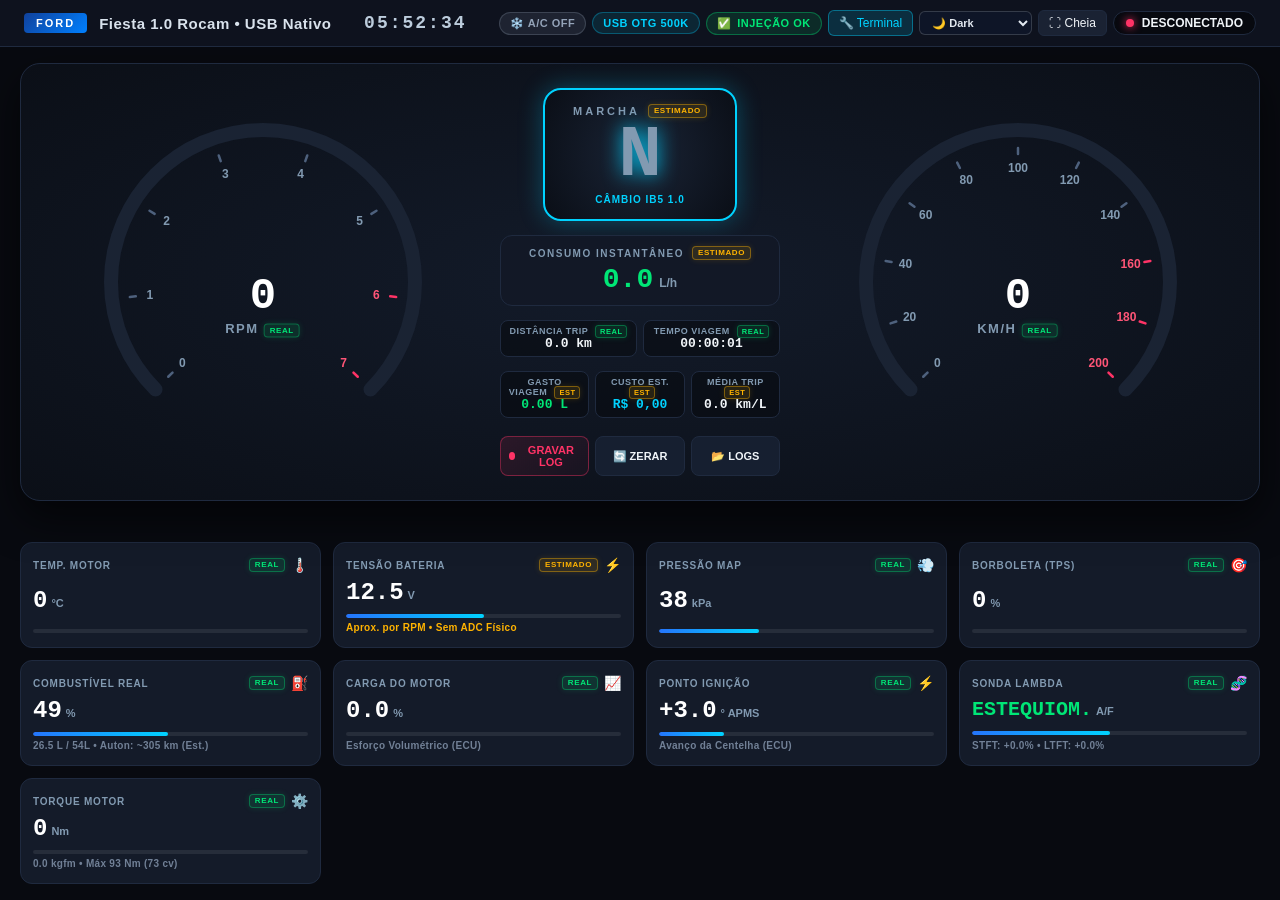
==== Android_App_Fiesta/app/src/main/assets/index.html @ f134fd80 "feat(android): add native Android APK project with usb-serial-for-android and CI builder" ====
<!DOCTYPE html>
<html lang="pt-BR" data-theme="dark">
<head>
  <meta charset="UTF-8">
  <meta name="viewport" content="width=device-width, initial-scale=1.0, maximum-scale=1.0, user-scalable=no">
  <title>Ford Fiesta Zetec Rocam - Cockpit Nativo USB</title>
  <link rel="stylesheet" href="dashboard.css">
  <style>
    html[data-theme="light"] body { background: #f1f5f9; color: #0f172a; }
    html[data-theme="light"] .top-bar, html[data-theme="light"] .sensor-card, html[data-theme="light"] .gear-display-box, html[data-theme="light"] .consumption-hero-box, html[data-theme="light"] .trip-chip {
      background: rgba(255,255,255,0.92); color: #0f172a; border-color: rgba(100,116,139,0.25);
    }
    html[data-theme="campbell"] body { background: #0c0c0c; color: #cccccc; }
    html[data-theme="monokai"] body { background: #272822; color: #f8f8f2; }
    html[data-theme="cyberpunk"] body { background: #05050a; color: #00f0ff; }
    .theme-select-top {
      background: rgba(15, 23, 42, 0.85);
      color: #e2e8f0;
      border: 1px solid rgba(255, 255, 255, 0.16);
      border-radius: 6px;
      padding: 4px 8px;
      font-size: 11px;
      font-weight: 700;
    }
    .terminal-log-box {
      background: #050811;
      border: 1px solid rgba(0, 210, 255, 0.25);
      border-radius: 8px;
      padding: 10px;
      font-family: ui-monospace, SFMono-Regular, Consolas, monospace;
      font-size: 11.5px;
      height: 220px;
      overflow-y: auto;
      color: #cbd5e1;
      margin-bottom: 10px;
    }
    .term-row { margin-bottom: 3px; word-break: break-all; }
    .term-tx { color: #38bdf8; }
    .term-rx { color: #00e676; }
    .term-err { color: #ff3366; }
    .term-info { color: #ffb300; }
  </style>
</head>
<body>

  <!-- Top Bar / Status do Sistema -->
  <header class="top-bar">
    <div class="brand-section">
      <span class="brand-badge">FORD</span>
      <span class="car-title">Fiesta 1.0 Rocam • USB Nativo</span>
    </div>

    <div id="live-clock" class="top-center-clock">--:--:--</div>

    <div class="status-section" style="flex-wrap: wrap; gap: 6px;">
      <div id="ac-badge" class="connection-badge" style="background: rgba(148,163,184,0.12); color: #94a3b8; border-color: rgba(148,163,184,0.25);">❄️ A/C OFF</div>
      <div id="conn-info-badge" class="connection-badge" title="Toque para reconectar USB">USB OTG 500K</div>
      <div id="mil-badge" class="mil-badge mil-ok">
        <span id="mil-icon">✅</span>
        <span id="mil-text">INJEÇÃO OK</span>
      </div>
      <button id="btn-open-terminal" class="btn-fullscreen" style="background: rgba(0,210,255,0.15); border-color: rgba(0,210,255,0.4); color: #00d2ff;">🔧 Terminal</button>
      <select id="theme-switcher" class="theme-select-top" aria-label="Tema Visual">
        <option value="dark">🌙 Dark</option>
        <option value="light">☀️ Light</option>
        <option value="campbell">💻 Campbell</option>
        <option value="monokai">🎨 Monokai</option>
        <option value="cyberpunk">⚡ Cyberpunk</option>
      </select>
      <button id="btn-fullscreen" class="btn-fullscreen">⛶ Cheia</button>
      <div class="status-pill">
        <div id="status-dot" class="status-dot"></div>
        <span id="status-text">BUSCANDO USB...</span>
      </div>
    </div>
  </header>

  <!-- Container do Painel de Instrumentos -->
  <main class="cluster-container">

    <section class="main-cluster">
      <!-- Tacômetro (RPM) -->
      <div class="gauge-box">
        <canvas id="gauge-rpm-canvas" class="gauge-canvas" width="360" height="360"></canvas>
        <div class="gauge-center-text">
          <div id="val-rpm" class="gauge-val">0</div>
          <div class="gauge-unit">RPM <span class="tag-meta tag-real">REAL</span></div>
        </div>
      </div>

      <!-- Centro: Marcha + Consumo + Trip -->
      <div class="center-infocenter">
        <div class="gear-display-box">
          <div class="gear-header-wrap">
            <span class="gear-label">MARCHA</span>
            <span class="tag-meta tag-est">ESTIMADO</span>
          </div>
          <div id="val-gear" class="gear-number">N</div>
          <span class="gear-subtext">CÂMBIO IB5 1.0</span>
        </div>

        <div class="consumption-hero-box">
          <div class="hero-header-wrap">
            <span class="hero-label">Consumo Instantâneo</span>
            <span class="tag-meta tag-est">ESTIMADO</span>
          </div>
          <div class="hero-value-wrap">
            <span id="val-consumption" class="hero-value">--</span>
            <span id="unit-consumption" class="hero-unit">km/L</span>
          </div>
        </div>

        <div class="trip-summary-bar">
          <div class="trip-chip">
            <div class="trip-chip-label">Distância Trip <span class="chip-meta tag-real">REAL</span></div>
            <div id="val-trip-km" class="trip-chip-val">0.0 km</div>
          </div>
          <div class="trip-chip">
            <div class="trip-chip-label">Tempo Viagem <span class="chip-meta tag-real">REAL</span></div>
            <div id="val-trip-time" class="trip-chip-val">00:00:00</div>
          </div>
        </div>

        <div class="trip-summary-sub">
          <div class="trip-chip">
            <div class="trip-chip-label">Gasto Viagem <span class="chip-meta tag-est">EST</span></div>
            <div id="val-trip-fuel" class="trip-chip-val" style="color: #00e676;">0.00 L</div>
          </div>
          <div class="trip-chip">
            <div class="trip-chip-label">Custo Est. <span class="chip-meta tag-est">EST</span></div>
            <div id="val-trip-cost" class="trip-chip-val" style="color: #00d2ff;">R$ 0,00</div>
          </div>
          <div class="trip-chip">
            <div class="trip-chip-label">Média Trip <span class="chip-meta tag-est">EST</span></div>
            <div id="val-trip-avg" class="trip-chip-val">0.0 km/L</div>
          </div>
        </div>

        <div class="trip-actions-bar">
          <button id="btn-toggle-log" class="btn-trip btn-record">
            <span id="log-dot" class="rec-dot"></span>
            <span id="btn-log-text">GRAVAR LOG</span>
          </button>
          <button id="btn-reset-trip" class="btn-trip">🔄 ZERAR</button>
          <button id="btn-open-logs" class="btn-trip">📂 LOGS</button>
        </div>
      </div>

      <!-- Velocímetro (km/h) -->
      <div class="gauge-box">
        <canvas id="gauge-speed-canvas" class="gauge-canvas" width="360" height="360"></canvas>
        <div class="gauge-center-text">
          <div id="val-speed" class="gauge-val">0</div>
          <div class="gauge-unit">KM/H <span class="tag-meta tag-real">REAL</span></div>
        </div>
      </div>
    </section>

    <!-- Grade de 9 Sensores -->
    <section class="sensors-grid">
      <div class="sensor-card">
        <div class="card-top">
          <span class="card-title">Temp. Motor</span>
          <div class="card-tags">
            <span class="tag-meta tag-real">REAL</span>
            <span class="card-icon">🌡️</span>
          </div>
        </div>
        <div class="card-num-box">
          <span id="val-coolant" class="card-num">--</span>
          <span class="card-unit">°C</span>
        </div>
        <div class="progress-bg"><div id="progress-coolant" class="progress-fill"></div></div>
      </div>

      <div class="sensor-card">
        <div class="card-top">
          <span class="card-title">Tensão Bateria</span>
          <div class="card-tags">
            <span class="tag-meta tag-est">ESTIMADO</span>
            <span class="card-icon">⚡</span>
          </div>
        </div>
        <div class="card-num-box">
          <span id="val-battery" class="card-num">--</span>
          <span class="card-unit">V</span>
        </div>
        <div class="progress-bg"><div id="progress-battery" class="progress-fill"></div></div>
        <div class="card-sub" style="color: #ffb300;">Aprox. por RPM • Sem ADC Físico</div>
      </div>

      <div class="sensor-card">
        <div class="card-top">
          <span class="card-title">Pressão MAP</span>
          <div class="card-tags">
            <span class="tag-meta tag-real">REAL</span>
            <span class="card-icon">💨</span>
          </div>
        </div>
        <div class="card-num-box">
          <span id="val-map" class="card-num">--</span>
          <span class="card-unit">kPa</span>
        </div>
        <div class="progress-bg"><div id="progress-map" class="progress-fill"></div></div>
      </div>

      <div class="sensor-card">
        <div class="card-top">
          <span class="card-title">Borboleta (TPS)</span>
          <div class="card-tags">
            <span class="tag-meta tag-real">REAL</span>
            <span class="card-icon">🎯</span>
          </div>
        </div>
        <div class="card-num-box">
          <span id="val-throttle" class="card-num">--</span>
          <span class="card-unit">%</span>
        </div>
        <div class="progress-bg"><div id="progress-throttle" class="progress-fill"></div></div>
      </div>

      <div class="sensor-card">
        <div class="card-top">
          <span class="card-title">Combustível Real</span>
          <div class="card-tags">
            <span class="tag-meta tag-real">REAL</span>
            <span class="card-icon">⛽</span>
          </div>
        </div>
        <div class="card-num-box">
          <span id="val-fuel" class="card-num">--</span>
          <span class="card-unit">%</span>
        </div>
        <div class="progress-bg"><div id="progress-fuel" class="progress-fill"></div></div>
        <div id="val-fuel-sub" class="card-sub">-- L / 54L • Auton: -- km (Est.)</div>
      </div>

      <div class="sensor-card">
        <div class="card-top">
          <span class="card-title">Carga do Motor</span>
          <div class="card-tags">
            <span class="tag-meta tag-real">REAL</span>
            <span class="card-icon">📈</span>
          </div>
        </div>
        <div class="card-num-box">
          <span id="val-load" class="card-num">--</span>
          <span class="card-unit">%</span>
        </div>
        <div class="progress-bg"><div id="progress-load" class="progress-fill"></div></div>
        <div class="card-sub">Esforço Volumétrico (ECU)</div>
      </div>

      <div class="sensor-card">
        <div class="card-top">
          <span class="card-title">Ponto Ignição</span>
          <div class="card-tags">
            <span class="tag-meta tag-real">REAL</span>
            <span class="card-icon">⚡</span>
          </div>
        </div>
        <div class="card-num-box">
          <span id="val-timing" class="card-num">--</span>
          <span class="card-unit">° APMS</span>
        </div>
        <div class="progress-bg"><div id="progress-timing" class="progress-fill"></div></div>
        <div class="card-sub">Avanço da Centelha (ECU)</div>
      </div>

      <div class="sensor-card">
        <div class="card-top">
          <span class="card-title">Sonda Lambda</span>
          <div class="card-tags">
            <span class="tag-meta tag-real">REAL</span>
            <span class="card-icon">🧬</span>
          </div>
        </div>
        <div class="card-num-box">
          <span id="val-trim-status" class="card-num" style="font-size: 20px;">--</span>
          <span class="card-unit">A/F</span>
        </div>
        <div class="progress-bg"><div id="progress-trim" class="progress-fill"></div></div>
        <div id="val-trim-sub" class="card-sub">STFT: --% • LTFT: --%</div>
      </div>

      <div class="sensor-card">
        <div class="card-top">
          <span class="card-title">Torque Motor</span>
          <div class="card-tags">
            <span class="tag-meta tag-real">REAL</span>
            <span class="card-icon">⚙️</span>
          </div>
        </div>
        <div class="card-num-box">
          <span id="val-torque" class="card-num">0</span>
          <span class="card-unit">Nm</span>
        </div>
        <div class="progress-bg"><div id="progress-torque" class="progress-fill" style="width: 0%;"></div></div>
        <div id="val-torque-sub" class="card-sub">Máx Rocam: 93 Nm (73 cv)</div>
      </div>
    </section>

  </main>

  <!-- Modal Resumo da Viagem -->
  <div id="modal-summary" class="modal-overlay">
    <div class="modal-card">
      <div class="modal-header">
        <span class="modal-title">🏁 Resumo da Viagem Concluída</span>
        <button id="btn-close-summary" class="modal-close-btn">&times;</button>
      </div>
      <div class="trip-stats-grid">
        <div class="stat-item">
          <div class="stat-label">Distância Percorrida</div>
          <div id="summary-distance" class="stat-val">0.0 km</div>
        </div>
        <div class="stat-item">
          <div class="stat-label">Combustível Gasto</div>
          <div id="summary-fuel" class="stat-val" style="color: #00e676;">0.00 L</div>
        </div>
        <div class="stat-item">
          <div class="stat-label">Custo Estimado</div>
          <div id="summary-cost" class="stat-val" style="color: #00d2ff;">R$ 0,00</div>
        </div>
        <div class="stat-item">
          <div class="stat-label">Média da Viagem</div>
          <div id="summary-avg-kml" class="stat-val">0.0 km/L</div>
        </div>
        <div class="stat-item">
          <div class="stat-label">Duração da Viagem</div>
          <div id="summary-duration" class="stat-val">00:00:00</div>
        </div>
        <div class="stat-item">
          <div class="stat-label">Velocidade Média / Máx</div>
          <div id="summary-speed" class="stat-val">0 / 0 km/h</div>
        </div>
      </div>
      <div class="modal-actions">
        <button id="btn-download-current-log" class="btn-modal btn-modal-primary">📤 Salvar / Compartilhar CSV</button>
        <button id="btn-dismiss-summary" class="btn-modal btn-modal-secondary">Fechar</button>
      </div>
    </div>
  </div>

  <!-- Modal Lista de Logs -->
  <div id="modal-logs-list" class="modal-overlay">
    <div class="modal-card">
      <div class="modal-header">
        <span class="modal-title">📂 Viagens Gravadas no Celular</span>
        <button id="btn-close-logs-list" class="modal-close-btn">&times;</button>
      </div>
      <div id="logs-container" style="max-height: 280px; overflow-y: auto; margin-bottom: 16px;"></div>
      <div class="modal-actions">
        <button id="btn-dismiss-logs-list" class="btn-modal btn-modal-secondary">Fechar</button>
      </div>
    </div>
  </div>

  <!-- Modal Terminal SLCAN & Diagnóstico -->
  <div id="modal-terminal" class="modal-overlay">
    <div class="modal-card" style="max-width: 620px; width: 95%;">
      <div class="modal-header">
        <span class="modal-title">🔧 Terminal SLCAN & Diagnóstico USB (CANable V2.1)</span>
        <button id="btn-close-terminal" class="modal-close-btn">&times;</button>
      </div>
      <div style="display: flex; flex-wrap: wrap; gap: 6px; margin-bottom: 10px;">
        <button id="btn-term-connect" class="btn-modal btn-modal-primary" style="padding: 6px 10px; font-size: 12px;">🔌 Reconectar USB</button>
        <button id="btn-term-ver" class="btn-modal btn-modal-secondary" style="padding: 6px 10px; font-size: 12px;">Versão ('V')</button>
        <button id="btn-term-init500" class="btn-modal btn-modal-secondary" style="padding: 6px 10px; font-size: 12px;">Abrir 500k (S6 + O)</button>
        <button id="btn-term-dtc" class="btn-modal btn-modal-secondary" style="padding: 6px 10px; font-size: 12px;">Ler DTCs (Modo 03)</button>
        <button id="btn-term-clear" class="btn-modal btn-modal-secondary" style="padding: 6px 10px; font-size: 12px;">Limpar</button>
      </div>
      <div id="terminal-log" class="terminal-log-box"></div>
      <div style="display: flex; gap: 6px;">
        <input id="term-custom-input" type="text" placeholder="Comando SLCAN (ex: t7E0802010C00000000)" style="flex: 1; background: #0f172a; border: 1px solid rgba(255,255,255,0.2); border-radius: 6px; color: #fff; padding: 8px 10px; font-family: monospace; font-size: 12px;">
        <button id="btn-term-send" class="btn-modal btn-modal-primary" style="padding: 8px 14px;">Enviar</button>
      </div>
    </div>
  </div>

  <script src="gauge.js"></script>
  <script src="app_mobile.js"></script>
</body>
</html>
---- Android_App_Fiesta/app/src/main/assets/dashboard.css ----
:root {
  --bg-primary: #080a10;
  --bg-surface: #0f1420;
  --bg-card: #141b29;
  --accent-cyan: #00d2ff;
  --accent-blue: #2575fc;
  --accent-red: #ff3366;
  --accent-orange: #ff9900;
  --accent-green: #00e676;
  --text-main: #f0f4f8;
  --text-muted: #829ab1;
  --border-color: #1f2a3f;
}

* {
  margin: 0;
  padding: 0;
  box-sizing: border-box;
}

body {
  font-family: 'Segoe UI', -apple-system, BlinkMacSystemFont, Roboto, sans-serif;
  background-color: var(--bg-primary);
  color: var(--text-main);
  min-height: 100vh;
  display: flex;
  flex-direction: column;
  overflow-x: hidden;
  user-select: none;
}

/* Header & Status Bar */
.top-bar {
  display: flex;
  justify-content: space-between;
  align-items: center;
  padding: 10px 24px;
  background-color: rgba(15, 20, 32, 0.95);
  backdrop-filter: blur(10px);
  border-bottom: 1px solid var(--border-color);
  z-index: 100;
}

.brand-section {
  display: flex;
  align-items: center;
  gap: 12px;
}

.brand-badge {
  background: linear-gradient(135deg, #10419c, #0080ff);
  color: #fff;
  font-weight: 900;
  font-size: 11px;
  letter-spacing: 2px;
  padding: 4px 12px;
  border-radius: 4px;
  text-transform: uppercase;
}

.car-title {
  font-size: 15px;
  font-weight: 600;
  letter-spacing: 0.5px;
  color: #d9e2ec;
}

.top-center-clock {
  font-family: 'Courier New', Courier, monospace;
  font-size: 18px;
  font-weight: 700;
  color: #bcccdc;
  letter-spacing: 2px;
}

.status-section {
  display: flex;
  align-items: center;
  gap: 12px;
}

.mil-badge {
  display: flex;
  align-items: center;
  gap: 6px;
  font-size: 11px;
  font-weight: 700;
  padding: 4px 10px;
  border-radius: 12px;
  text-transform: uppercase;
  letter-spacing: 0.5px;
  transition: all 0.3s ease;
}

.mil-ok {
  color: #00e676;
  background-color: rgba(0, 230, 118, 0.12);
  border: 1px solid rgba(0, 230, 118, 0.35);
}

.ac-badge {
  display: flex;
  align-items: center;
  gap: 6px;
  font-size: 11px;
  font-weight: 700;
  padding: 4px 10px;
  border-radius: 12px;
  text-transform: uppercase;
  letter-spacing: 0.5px;
  transition: all 0.3s ease;
}

.ac-on {
  color: #00d2ff;
  background-color: rgba(0, 210, 255, 0.15);
  border: 1px solid rgba(0, 210, 255, 0.45);
  box-shadow: 0 0 10px rgba(0, 210, 255, 0.25);
  animation: pulse-ac 2s infinite ease-in-out;
}

.ac-off {
  color: #627d98;
  background-color: rgba(98, 125, 152, 0.12);
  border: 1px solid rgba(98, 125, 152, 0.25);
}

@keyframes pulse-ac {
  0%, 100% { opacity: 1; }
  50% { opacity: 0.75; }
}

.mil-alert {
  color: #ff9900;
  background-color: rgba(255, 153, 0, 0.2);
  border: 1px solid rgba(255, 153, 0, 0.6);
  animation: pulse-mil 1.5s infinite;
}

@keyframes pulse-mil {
  0% { box-shadow: 0 0 4px rgba(255, 153, 0, 0.4); }
  50% { box-shadow: 0 0 14px rgba(255, 153, 0, 0.9); }
  100% { box-shadow: 0 0 4px rgba(255, 153, 0, 0.4); }
}

.connection-badge {
  font-size: 11px;
  font-weight: 600;
  color: var(--accent-cyan);
  background-color: rgba(0, 210, 255, 0.1);
  border: 1px solid rgba(0, 210, 255, 0.3);
  padding: 4px 10px;
  border-radius: 12px;
  text-transform: uppercase;
  letter-spacing: 0.5px;
}

.btn-fullscreen {
  background-color: #1a2233;
  color: var(--text-main);
  border: 1px solid var(--border-color);
  padding: 5px 10px;
  border-radius: 6px;
  font-size: 12px;
  cursor: pointer;
  transition: all 0.2s ease;
}

.btn-fullscreen:hover {
  background-color: var(--accent-blue);
  color: #fff;
}

.status-pill {
  display: flex;
  align-items: center;
  gap: 8px;
  font-size: 12px;
  font-weight: 600;
  padding: 4px 12px;
  border-radius: 20px;
  background-color: rgba(0, 0, 0, 0.5);
  border: 1px solid var(--border-color);
}

.status-dot {
  width: 8px;
  height: 8px;
  border-radius: 50%;
  background-color: #ff3366;
  box-shadow: 0 0 8px #ff3366;
  transition: all 0.3s ease;
}

.status-dot.online {
  background-color: var(--accent-green);
  box-shadow: 0 0 10px var(--accent-green);
}

.status-dot.waiting {
  background-color: #ffb300;
  box-shadow: 0 0 10px #ffb300;
}

.status-dot.demo {
  background-color: #00d2ff;
  box-shadow: 0 0 10px #00d2ff;
}

.status-dot.offline {
  background-color: #ff3366;
  box-shadow: 0 0 8px #ff3366;
}

.stale-indicator {
  opacity: 0.45 !important;
  transition: opacity 0.3s ease;
}

/* Container do Painel */
.cluster-container {
  flex: 1;
  max-width: 1400px;
  width: 100%;
  margin: 0 auto;
  padding: 16px 20px;
  display: flex;
  flex-direction: column;
  gap: 16px;
  justify-content: space-between;
}

/* Cockpit Principal (Instrument Cluster) */
.main-cluster {
  display: grid;
  grid-template-columns: 1fr 280px 1fr;
  align-items: center;
  gap: 20px;
  background: radial-gradient(ellipse at center, #131b2a 0%, #0b0f17 100%);
  border: 1px solid var(--border-color);
  border-radius: 20px;
  padding: 24px;
  box-shadow: 0 16px 40px rgba(0, 0, 0, 0.6);
  position: relative;
}

.gauge-box {
  display: flex;
  flex-direction: column;
  align-items: center;
  justify-content: center;
  position: relative;
}

.gauge-canvas {
  width: 100%;
  max-width: 360px;
  height: auto;
  aspect-ratio: 1 / 1;
}

.gauge-center-text {
  position: absolute;
  top: 56%;
  left: 50%;
  transform: translate(-50%, -50%);
  text-align: center;
  pointer-events: none;
}

.gauge-val {
  font-family: 'Courier New', Courier, monospace, sans-serif;
  font-size: 44px;
  font-weight: 800;
  color: #fff;
  letter-spacing: -1px;
}

.gauge-unit {
  font-size: 13px;
  font-weight: 700;
  color: var(--text-muted);
  text-transform: uppercase;
  letter-spacing: 1.5px;
}

/* Centro do Painel: Marcha + Computador de Bordo */
.center-infocenter {
  display: flex;
  flex-direction: column;
  align-items: center;
  gap: 14px;
  z-index: 10;
}

/* Display da Marcha Estilo Motorsport */
.gear-display-box {
  display: flex;
  flex-direction: column;
  align-items: center;
  justify-content: center;
  padding: 14px 28px;
  background: radial-gradient(circle, #1a2436 0%, #0a0e16 100%);
  border: 2px solid var(--accent-cyan);
  border-radius: 18px;
  box-shadow: 0 0 25px rgba(0, 210, 255, 0.3);
  min-width: 130px;
}

.gear-label {
  font-size: 11px;
  font-weight: 800;
  letter-spacing: 3px;
  color: var(--text-muted);
  text-transform: uppercase;
}

.gear-number {
  font-family: 'Courier New', Courier, monospace;
  font-size: 72px;
  font-weight: 900;
  color: #ffffff;
  text-shadow: 0 0 20px rgba(0, 210, 255, 0.9);
  line-height: 1;
  margin: 2px 0;
}

.gear-subtext {
  font-size: 10px;
  font-weight: 700;
  color: var(--accent-cyan);
  letter-spacing: 1px;
}

/* Card Central de Consumo Instantâneo */
.consumption-hero-box {
  background-color: rgba(18, 24, 38, 0.85);
  border: 1px solid var(--border-color);
  border-radius: 12px;
  padding: 10px 16px;
  width: 100%;
  display: flex;
  flex-direction: column;
  align-items: center;
  gap: 4px;
}

.hero-label {
  font-size: 10px;
  font-weight: 700;
  letter-spacing: 1.5px;
  color: var(--text-muted);
  text-transform: uppercase;
}

.hero-value-wrap {
  display: flex;
  align-items: baseline;
  gap: 6px;
}

.hero-value {
  font-family: 'Courier New', Courier, monospace;
  font-size: 28px;
  font-weight: 800;
  color: #00e676;
}

.hero-unit {
  font-size: 12px;
  font-weight: 700;
  color: var(--text-muted);
}

/* Trip Computer Bar */
.trip-summary-bar {
  display: grid;
  grid-template-columns: repeat(2, 1fr);
  gap: 6px;
  width: 100%;
}

.trip-summary-sub {
  display: grid;
  grid-template-columns: repeat(3, 1fr);
  gap: 6px;
  width: 100%;
}

.trip-chip {
  background-color: rgba(0, 0, 0, 0.35);
  border: 1px solid var(--border-color);
  border-radius: 8px;
  padding: 5px 6px;
  text-align: center;
}

.trip-chip-label {
  font-size: 9px;
  color: var(--text-muted);
  font-weight: 700;
  text-transform: uppercase;
  letter-spacing: 0.5px;
}

.trip-chip-val {
  font-family: 'Courier New', Courier, monospace;
  font-size: 13px;
  font-weight: 700;
  color: #f0f4f8;
}

/* Barra de Ações de Viagem & Gravação de Log */
.trip-actions-bar {
  display: flex;
  gap: 6px;
  width: 100%;
  margin-top: 4px;
}

.btn-trip {
  flex: 1;
  display: flex;
  align-items: center;
  justify-content: center;
  gap: 6px;
  padding: 7px 8px;
  border-radius: 8px;
  font-size: 11px;
  font-weight: 700;
  cursor: pointer;
  border: 1px solid var(--border-color);
  background-color: #161f30;
  color: var(--text-main);
  transition: all 0.2s ease;
  user-select: none;
}

.btn-trip:hover {
  background-color: #1f2a3f;
  border-color: var(--accent-cyan);
}

.btn-record {
  background: linear-gradient(135deg, rgba(255, 51, 102, 0.12), rgba(255, 51, 102, 0.04));
  border-color: rgba(255, 51, 102, 0.4);
  color: #ff3366;
}

.btn-record.recording {
  background: linear-gradient(135deg, #ff3366, #ff0033);
  color: #ffffff;
  border-color: #ff3366;
  animation: recPulse 1.2s infinite alternate;
}

.rec-dot {
  width: 8px;
  height: 8px;
  border-radius: 50%;
  background-color: #ff3366;
  display: inline-block;
}

.btn-record.recording .rec-dot {
  background-color: #ffffff;
  box-shadow: 0 0 8px #ffffff;
}

@keyframes recPulse {
  0% { box-shadow: 0 0 4px rgba(255, 51, 102, 0.5); }
  100% { box-shadow: 0 0 16px rgba(255, 51, 102, 0.9); }
}

/* Modais de Resumo e Logs */
.modal-overlay {
  position: fixed;
  top: 0;
  left: 0;
  width: 100vw;
  height: 100vh;
  background: rgba(0, 0, 0, 0.8);
  backdrop-filter: blur(8px);
  display: none;
  align-items: center;
  justify-content: center;
  z-index: 1000;
}

.modal-overlay.active {
  display: flex;
}

.modal-card {
  background: #111827;
  border: 1px solid var(--border-color);
  border-radius: 16px;
  padding: 24px;
  max-width: 520px;
  width: 92%;
  box-shadow: 0 15px 50px rgba(0, 0, 0, 0.9);
  color: #f0f4f8;
}

.modal-header {
  display: flex;
  justify-content: space-between;
  align-items: center;
  border-bottom: 1px solid var(--border-color);
  padding-bottom: 12px;
  margin-bottom: 16px;
}

.modal-title {
  font-size: 16px;
  font-weight: 800;
  letter-spacing: 0.5px;
  color: #00d2ff;
}

.modal-close-btn {
  background: none;
  border: none;
  color: #94a3b8;
  font-size: 20px;
  cursor: pointer;
}

.modal-close-btn:hover {
  color: #fff;
}

.trip-stats-grid {
  display: grid;
  grid-template-columns: 1fr 1fr;
  gap: 12px;
  margin-bottom: 20px;
}

.stat-item {
  background: rgba(0, 0, 0, 0.4);
  border: 1px solid rgba(255, 255, 255, 0.08);
  border-radius: 10px;
  padding: 10px 12px;
}

.stat-label {
  font-size: 11px;
  color: var(--text-muted);
  text-transform: uppercase;
  font-weight: 600;
}

.stat-val {
  font-size: 18px;
  font-weight: 800;
  font-family: 'Courier New', Courier, monospace;
  color: #f0f4f8;
  margin-top: 2px;
}

.modal-actions {
  display: flex;
  gap: 10px;
  justify-content: flex-end;
}

.btn-modal {
  padding: 8px 16px;
  border-radius: 8px;
  font-size: 12px;
  font-weight: 700;
  cursor: pointer;
  border: 1px solid var(--border-color);
}

.btn-modal-primary {
  background: linear-gradient(135deg, var(--accent-blue), var(--accent-cyan));
  color: #fff;
  border: none;
}

.btn-modal-secondary {
  background: #1f2937;
  color: #cbd5e1;
}

/* Grid de Sensores de Telemetria (Argon Dark Cockpit) */
.sensors-grid {
  display: grid;
  grid-template-columns: repeat(4, 1fr);
  gap: 12px;
}

.sensor-card {
  background-color: var(--bg-card);
  border: 1px solid var(--border-color);
  border-radius: 12px;
  padding: 14px 12px;
  display: flex;
  flex-direction: column;
  justify-content: space-between;
  transition: transform 0.15s ease, border-color 0.15s ease;
}

.sensor-card:hover {
  transform: translateY(-2px);
  border-color: rgba(0, 210, 255, 0.4);
}

.card-top {
  display: flex;
  justify-content: space-between;
  align-items: center;
  margin-bottom: 6px;
}

.card-tags {
  display: flex;
  align-items: center;
  gap: 6px;
}

.gear-header-wrap,
.hero-header-wrap {
  display: flex;
  align-items: center;
  gap: 8px;
}

.tag-meta {
  font-size: 8px;
  font-weight: 800;
  letter-spacing: 0.6px;
  text-transform: uppercase;
  padding: 2px 5px;
  border-radius: 4px;
  line-height: 1;
  display: inline-block;
  user-select: none;
}

.tag-real {
  color: #00e676;
  background: rgba(0, 230, 118, 0.12);
  border: 1px solid rgba(0, 230, 118, 0.35);
  box-shadow: 0 0 6px rgba(0, 230, 118, 0.15);
}

.tag-est {
  color: #ffb300;
  background: rgba(255, 179, 0, 0.12);
  border: 1px solid rgba(255, 179, 0, 0.40);
  box-shadow: 0 0 6px rgba(255, 179, 0, 0.15);
}

.chip-meta {
  font-size: 7.5px;
  font-weight: 800;
  letter-spacing: 0.5px;
  text-transform: uppercase;
  padding: 1px 4px;
  border-radius: 3px;
  margin-left: 4px;
  vertical-align: middle;
}

.card-title {
  font-size: 10px;
  font-weight: 700;
  text-transform: uppercase;
  color: var(--text-muted);
  letter-spacing: 0.8px;
}

.card-icon {
  font-size: 14px;
}

.card-num-box {
  display: flex;
  align-items: baseline;
  gap: 4px;
}

.card-num {
  font-size: 24px;
  font-weight: 800;
  color: #ffffff;
  font-family: 'Courier New', Courier, monospace;
}

.card-unit {
  font-size: 11px;
  font-weight: 600;
  color: var(--text-muted);
}

.card-sub {
  font-size: 10px;
  font-weight: 600;
  color: #718096;
  margin-top: 4px;
  letter-spacing: 0.3px;
}

.progress-bg {
  width: 100%;
  height: 4px;
  background-color: rgba(255, 255, 255, 0.08);
  border-radius: 2px;
  margin-top: 8px;
  overflow: hidden;
}

.progress-fill {
  height: 100%;
  width: 0%;
  border-radius: 2px;
  background: linear-gradient(90deg, var(--accent-blue), var(--accent-cyan));
  transition: width 0.2s ease;
}

/* Alertas de Temperatura do Zetec Rocam */
.temp-ok { color: var(--accent-green) !important; }
.temp-warm { color: var(--accent-orange) !important; }
.temp-crit { 
  color: var(--accent-red) !important; 
  animation: blinkAlert 0.8s infinite alternate;
}

@keyframes blinkAlert {
  0% { opacity: 1; }
  100% { opacity: 0.3; }
}

/* Responsividade para Tablets / Telas de TV Box / Displays Automotivos */
@media (max-width: 1024px) {
  .sensors-grid {
    grid-template-columns: repeat(3, 1fr);
  }
  .gauge-val {
    font-size: 38px;
  }
}

@media (max-width: 768px) {
  .main-cluster {
    grid-template-columns: 1fr;
    gap: 16px;
    padding: 16px;
  }
  .center-infocenter {
    order: -1;
  }
  .sensors-grid {
    grid-template-columns: repeat(2, 1fr);
  }
}
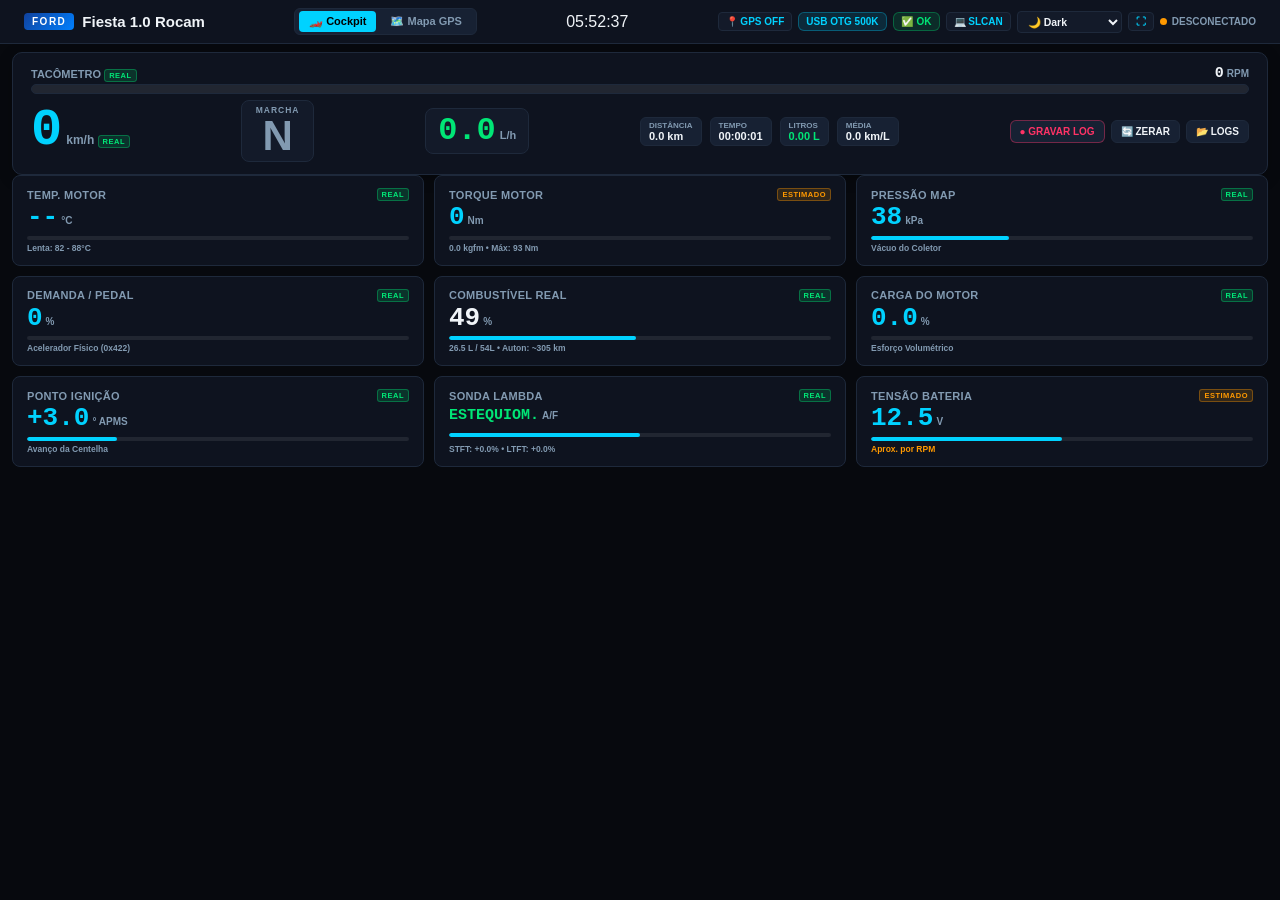
==== commit 4448303a: "feat(mobile): release v2.3 with foreground service, GPS map, compact cluster and 5 themes" ====
--- a/Android_App_Fiesta/app/src/main/assets/index.html
+++ b/Android_App_Fiesta/app/src/main/assets/index.html
@@ -3,382 +3,364 @@
 <head>
   <meta charset="UTF-8">
   <meta name="viewport" content="width=device-width, initial-scale=1.0, maximum-scale=1.0, user-scalable=no">
-  <title>Ford Fiesta Zetec Rocam - Cockpit Nativo USB</title>
+  <title>Ford Fiesta Zetec Rocam - Cockpit Nativo USB &amp; Telemetria v2.3</title>
   <link rel="stylesheet" href="dashboard.css">
-  <style>
-    html[data-theme="light"] body { background: #f1f5f9; color: #0f172a; }
-    html[data-theme="light"] .top-bar, html[data-theme="light"] .sensor-card, html[data-theme="light"] .gear-display-box, html[data-theme="light"] .consumption-hero-box, html[data-theme="light"] .trip-chip {
-      background: rgba(255,255,255,0.92); color: #0f172a; border-color: rgba(100,116,139,0.25);
-    }
-    html[data-theme="campbell"] body { background: #0c0c0c; color: #cccccc; }
-    html[data-theme="monokai"] body { background: #272822; color: #f8f8f2; }
-    html[data-theme="cyberpunk"] body { background: #05050a; color: #00f0ff; }
-    .theme-select-top {
-      background: rgba(15, 23, 42, 0.85);
-      color: #e2e8f0;
-      border: 1px solid rgba(255, 255, 255, 0.16);
-      border-radius: 6px;
-      padding: 4px 8px;
-      font-size: 11px;
-      font-weight: 700;
-    }
-    .terminal-log-box {
-      background: #050811;
-      border: 1px solid rgba(0, 210, 255, 0.25);
-      border-radius: 8px;
-      padding: 10px;
-      font-family: ui-monospace, SFMono-Regular, Consolas, monospace;
-      font-size: 11.5px;
-      height: 220px;
-      overflow-y: auto;
-      color: #cbd5e1;
-      margin-bottom: 10px;
-    }
-    .term-row { margin-bottom: 3px; word-break: break-all; }
-    .term-tx { color: #38bdf8; }
-    .term-rx { color: #00e676; }
-    .term-err { color: #ff3366; }
-    .term-info { color: #ffb300; }
-  </style>
+  <link rel="stylesheet" href="leaflet/leaflet.css">
 </head>
 <body>
 
-  <!-- Top Bar / Status do Sistema -->
+  <!-- Top Bar / Status do Sistema & Navegação -->
   <header class="top-bar">
     <div class="brand-section">
       <span class="brand-badge">FORD</span>
-      <span class="car-title">Fiesta 1.0 Rocam • USB Nativo</span>
-    </div>
+      <span class="car-title">Fiesta 1.0 Rocam</span>
+    </div>
+
+    <!-- Seletor de Abas Superior -->
+    <nav class="nav-tabs-bar">
+      <button class="tab-btn active" id="tab-btn-cockpit" onclick="switchAppTab('cockpit')">🏎️ Cockpit</button>
+      <button class="tab-btn" id="tab-btn-map" onclick="switchAppTab('map')">🗺️ Mapa GPS</button>
+    </nav>
 
     <div id="live-clock" class="top-center-clock">--:--:--</div>
 
-    <div class="status-section" style="flex-wrap: wrap; gap: 6px;">
-      <div id="ac-badge" class="connection-badge" style="background: rgba(148,163,184,0.12); color: #94a3b8; border-color: rgba(148,163,184,0.25);">❄️ A/C OFF</div>
-      <div id="conn-info-badge" class="connection-badge" title="Toque para reconectar USB">USB OTG 500K</div>
+    <div class="status-section">
+      <!-- Botão GPS Sob Demanda (Economia de Bateria) -->
+      <button id="btn-toggle-gps" class="btn-ctrl-compact" onclick="toggleGpsTracking()" title="Ativar GPS sob demanda para economizar bateria">📍 GPS OFF</button>
+      
+      <div id="conn-info-badge" class="connection-badge" title="Status USB">USB OTG 500K</div>
       <div id="mil-badge" class="mil-badge mil-ok">
         <span id="mil-icon">✅</span>
-        <span id="mil-text">INJEÇÃO OK</span>
-      </div>
-      <button id="btn-open-terminal" class="btn-fullscreen" style="background: rgba(0,210,255,0.15); border-color: rgba(0,210,255,0.4); color: #00d2ff;">🔧 Terminal</button>
-      <select id="theme-switcher" class="theme-select-top" aria-label="Tema Visual">
+        <span id="mil-text">OK</span>
+      </div>
+      
+      <button id="btn-open-terminal" class="btn-ctrl-compact" title="Abrir Terminal SLCAN">💻 SLCAN</button>
+      
+      <!-- Seletor de 5 Temas com Persistência -->
+      <select id="theme-switcher" class="theme-select-top" aria-label="Tema Visual" onchange="changeTheme(this.value)">
         <option value="dark">🌙 Dark</option>
         <option value="light">☀️ Light</option>
         <option value="campbell">💻 Campbell</option>
         <option value="monokai">🎨 Monokai</option>
         <option value="cyberpunk">⚡ Cyberpunk</option>
       </select>
-      <button id="btn-fullscreen" class="btn-fullscreen">⛶ Cheia</button>
+
+      <button id="btn-fullscreen" class="btn-ctrl-compact" title="Tela Cheia">⛶</button>
+      
       <div class="status-pill">
         <div id="status-dot" class="status-dot"></div>
-        <span id="status-text">BUSCANDO USB...</span>
+        <span id="status-text">BUSCANDO...</span>
       </div>
     </div>
   </header>
 
-  <!-- Container do Painel de Instrumentos -->
+  <!-- Container Principal do Aplicativo -->
   <main class="cluster-container">
 
-    <section class="main-cluster">
-      <!-- Tacômetro (RPM) -->
-      <div class="gauge-box">
-        <canvas id="gauge-rpm-canvas" class="gauge-canvas" width="360" height="360"></canvas>
-        <div class="gauge-center-text">
-          <div id="val-rpm" class="gauge-val">0</div>
-          <div class="gauge-unit">RPM <span class="tag-meta tag-real">REAL</span></div>
-        </div>
-      </div>
-
-      <!-- Centro: Marcha + Consumo + Trip -->
-      <div class="center-infocenter">
-        <div class="gear-display-box">
-          <div class="gear-header-wrap">
-            <span class="gear-label">MARCHA</span>
+    <!-- ABA 1: COCKPIT PRINCIPAL (DISPLAY DIGITAL COMPACTO + 9 CARDS) -->
+    <div id="tab-cockpit" class="tab-content active">
+      
+      <!-- Barra Digital de Cockpit (Fim dos Círculos Analógicos) -->
+      <section class="digital-cockpit-bar">
+        <!-- Fita Superior Graduada de Shift Light / RPM -->
+        <div class="tacho-ribbon-wrap">
+          <div class="tacho-header">
+            <span>TACÔMETRO <span class="tag-meta tag-real">REAL</span></span>
+            <div><span id="val-rpm" class="tacho-digital-num">0</span> <span style="font-size: 10px;">RPM</span></div>
+          </div>
+          <div class="tacho-bar-track">
+            <div id="tacho-bar-fill" class="tacho-bar-fill"></div>
+          </div>
+        </div>
+
+        <!-- Painel Central: Velocidade + Marcha + Consumo + Trip Chips -->
+        <div class="center-cockpit-unified">
+          <!-- Velocímetro Digital Gigante -->
+          <div class="speed-digital-box">
+            <span id="val-speed" class="speed-huge-num">0</span>
+            <span class="speed-unit">km/h <span class="tag-meta tag-real">REAL</span></span>
+          </div>
+
+          <!-- Visor Gigante de Marcha Câmbio IB5 -->
+          <div class="gear-digital-box">
+            <span class="gear-tag-label">MARCHA</span>
+            <div id="val-gear" class="gear-main-num">N</div>
+          </div>
+
+          <!-- Consumo Instantâneo em Destaque -->
+          <div class="hero-consumption-compact">
+            <span id="val-consumption" class="hero-cons-num">--</span>
+            <span id="unit-consumption" class="hero-cons-unit">km/L</span>
+          </div>
+
+          <!-- Chips de Computador de Bordo -->
+          <div class="trip-chips-inline">
+            <div class="chip-mini">
+              <span class="chip-mini-label">Distância</span>
+              <span id="val-trip-km" class="chip-mini-val">0.0 km</span>
+            </div>
+            <div class="chip-mini">
+              <span class="chip-mini-label">Tempo</span>
+              <span id="val-trip-time" class="chip-mini-val">00:00:00</span>
+            </div>
+            <div class="chip-mini">
+              <span class="chip-mini-label">Litros</span>
+              <span id="val-trip-fuel" class="chip-mini-val" style="color: var(--accent-green);">0.00 L</span>
+            </div>
+            <div class="chip-mini">
+              <span class="chip-mini-label">Média</span>
+              <span id="val-trip-avg" class="chip-mini-val">0.0 km/L</span>
+            </div>
+          </div>
+
+          <!-- Botões de Ação de Gravação -->
+          <div class="actions-inline">
+            <button id="btn-toggle-log" class="btn-trip-act btn-rec">
+              <span id="btn-log-text">● GRAVAR LOG</span>
+            </button>
+            <button id="btn-reset-trip" class="btn-trip-act" title="Zerar Parcial">🔄 ZERAR</button>
+            <button id="btn-open-logs" class="btn-trip-act" title="Histórico CSV">📂 LOGS</button>
+          </div>
+        </div>
+      </section>
+
+      <!-- Grade 3x3 de Sensores (100% Visível sem Rolagem no Moto G24 Power) -->
+      <section class="sensors-grid-compact">
+        
+        <!-- Sensor 1: Temperatura do Motor ECT -->
+        <div class="sensor-card-mini">
+          <div class="card-mini-top">
+            <span class="card-mini-title">Temp. Motor</span>
+            <span class="tag-meta tag-real">REAL</span>
+          </div>
+          <div class="card-mini-main">
+            <span id="val-coolant" class="card-mini-val">--</span>
+            <span class="card-mini-unit">°C</span>
+          </div>
+          <div class="progress-bar-mini">
+            <div id="progress-coolant" class="progress-fill-mini"></div>
+          </div>
+          <div id="val-coolant-sub" class="card-mini-sub">Lenta: 82 - 88°C</div>
+        </div>
+
+        <!-- Sensor 2: Torque Motor (NOVO LUGAR DE DESTAQUE NO TOPO) -->
+        <div class="sensor-card-mini">
+          <div class="card-mini-top">
+            <span class="card-mini-title">Torque Motor</span>
             <span class="tag-meta tag-est">ESTIMADO</span>
           </div>
-          <div id="val-gear" class="gear-number">N</div>
-          <span class="gear-subtext">CÂMBIO IB5 1.0</span>
-        </div>
-
-        <div class="consumption-hero-box">
-          <div class="hero-header-wrap">
-            <span class="hero-label">Consumo Instantâneo</span>
+          <div class="card-mini-main">
+            <span id="val-torque" class="card-mini-val">0</span>
+            <span class="card-mini-unit">Nm</span>
+          </div>
+          <div class="progress-bar-mini">
+            <div id="progress-torque" class="progress-fill-mini"></div>
+          </div>
+          <div id="val-torque-sub" class="card-mini-sub">0.0 kgfm • Máx: 93 Nm</div>
+        </div>
+
+        <!-- Sensor 3: Pressão no Coletor MAP -->
+        <div class="sensor-card-mini">
+          <div class="card-mini-top">
+            <span class="card-mini-title">Pressão MAP</span>
+            <span class="tag-meta tag-real">REAL</span>
+          </div>
+          <div class="card-mini-main">
+            <span id="val-map" class="card-mini-val">--</span>
+            <span class="card-mini-unit">kPa</span>
+          </div>
+          <div class="progress-bar-mini">
+            <div id="progress-map" class="progress-fill-mini"></div>
+          </div>
+          <div id="val-map-sub" class="card-mini-sub">Vácuo do Coletor</div>
+        </div>
+
+        <!-- Sensor 4: Demanda / Pedal (TPS) -->
+        <div class="sensor-card-mini">
+          <div class="card-mini-top">
+            <span class="card-mini-title">Demanda / Pedal</span>
+            <span class="tag-meta tag-real">REAL</span>
+          </div>
+          <div class="card-mini-main">
+            <span id="val-throttle" class="card-mini-val">--</span>
+            <span class="card-mini-unit">%</span>
+          </div>
+          <div class="progress-bar-mini">
+            <div id="progress-throttle" class="progress-fill-mini"></div>
+          </div>
+          <div id="val-throttle-sub" class="card-mini-sub">Acelerador Físico (0x422)</div>
+        </div>
+
+        <!-- Sensor 5: Nível Real do Tanque de Combustível -->
+        <div class="sensor-card-mini">
+          <div class="card-mini-top">
+            <span class="card-mini-title">Combustível Real</span>
+            <span class="tag-meta tag-real">REAL</span>
+          </div>
+          <div class="card-mini-main">
+            <span id="val-fuel" class="card-mini-val">--</span>
+            <span class="card-mini-unit">%</span>
+          </div>
+          <div class="progress-bar-mini">
+            <div id="progress-fuel" class="progress-fill-mini"></div>
+          </div>
+          <div id="val-fuel-sub" class="card-mini-sub">-- L / 54L • Auton: -- km</div>
+        </div>
+
+        <!-- Sensor 6: Carga Calculada do Motor -->
+        <div class="sensor-card-mini">
+          <div class="card-mini-top">
+            <span class="card-mini-title">Carga do Motor</span>
+            <span class="tag-meta tag-real">REAL</span>
+          </div>
+          <div class="card-mini-main">
+            <span id="val-load" class="card-mini-val">--</span>
+            <span class="card-mini-unit">%</span>
+          </div>
+          <div class="progress-bar-mini">
+            <div id="progress-load" class="progress-fill-mini"></div>
+          </div>
+          <div class="card-mini-sub">Esforço Volumétrico</div>
+        </div>
+
+        <!-- Sensor 7: Ponto de Ignição / Avanço -->
+        <div class="sensor-card-mini">
+          <div class="card-mini-top">
+            <span class="card-mini-title">Ponto Ignição</span>
+            <span class="tag-meta tag-real">REAL</span>
+          </div>
+          <div class="card-mini-main">
+            <span id="val-timing" class="card-mini-val">--</span>
+            <span class="card-mini-unit">° APMS</span>
+          </div>
+          <div class="progress-bar-mini">
+            <div id="progress-timing" class="progress-fill-mini"></div>
+          </div>
+          <div class="card-mini-sub">Avanço da Centelha</div>
+        </div>
+
+        <!-- Sensor 8: Sonda Lambda & Trims -->
+        <div class="sensor-card-mini">
+          <div class="card-mini-top">
+            <span class="card-mini-title">Sonda Lambda</span>
+            <span class="tag-meta tag-real">REAL</span>
+          </div>
+          <div class="card-mini-main">
+            <span id="val-trim-status" class="card-mini-val" style="font-size: 15px;">--</span>
+            <span class="card-mini-unit">A/F</span>
+          </div>
+          <div class="progress-bar-mini">
+            <div id="progress-trim" class="progress-fill-mini"></div>
+          </div>
+          <div id="val-trim-sub" class="card-mini-sub">STFT: --% • LTFT: --%</div>
+        </div>
+
+        <!-- Sensor 9: Tensão da Bateria -->
+        <div class="sensor-card-mini">
+          <div class="card-mini-top">
+            <span class="card-mini-title">Tensão Bateria</span>
             <span class="tag-meta tag-est">ESTIMADO</span>
           </div>
-          <div class="hero-value-wrap">
-            <span id="val-consumption" class="hero-value">--</span>
-            <span id="unit-consumption" class="hero-unit">km/L</span>
-          </div>
-        </div>
-
-        <div class="trip-summary-bar">
-          <div class="trip-chip">
-            <div class="trip-chip-label">Distância Trip <span class="chip-meta tag-real">REAL</span></div>
-            <div id="val-trip-km" class="trip-chip-val">0.0 km</div>
-          </div>
-          <div class="trip-chip">
-            <div class="trip-chip-label">Tempo Viagem <span class="chip-meta tag-real">REAL</span></div>
-            <div id="val-trip-time" class="trip-chip-val">00:00:00</div>
-          </div>
-        </div>
-
-        <div class="trip-summary-sub">
-          <div class="trip-chip">
-            <div class="trip-chip-label">Gasto Viagem <span class="chip-meta tag-est">EST</span></div>
-            <div id="val-trip-fuel" class="trip-chip-val" style="color: #00e676;">0.00 L</div>
-          </div>
-          <div class="trip-chip">
-            <div class="trip-chip-label">Custo Est. <span class="chip-meta tag-est">EST</span></div>
-            <div id="val-trip-cost" class="trip-chip-val" style="color: #00d2ff;">R$ 0,00</div>
-          </div>
-          <div class="trip-chip">
-            <div class="trip-chip-label">Média Trip <span class="chip-meta tag-est">EST</span></div>
-            <div id="val-trip-avg" class="trip-chip-val">0.0 km/L</div>
-          </div>
-        </div>
-
-        <div class="trip-actions-bar">
-          <button id="btn-toggle-log" class="btn-trip btn-record">
-            <span id="log-dot" class="rec-dot"></span>
-            <span id="btn-log-text">GRAVAR LOG</span>
-          </button>
-          <button id="btn-reset-trip" class="btn-trip">🔄 ZERAR</button>
-          <button id="btn-open-logs" class="btn-trip">📂 LOGS</button>
-        </div>
-      </div>
-
-      <!-- Velocímetro (km/h) -->
-      <div class="gauge-box">
-        <canvas id="gauge-speed-canvas" class="gauge-canvas" width="360" height="360"></canvas>
-        <div class="gauge-center-text">
-          <div id="val-speed" class="gauge-val">0</div>
-          <div class="gauge-unit">KM/H <span class="tag-meta tag-real">REAL</span></div>
-        </div>
-      </div>
-    </section>
-
-    <!-- Grade de 9 Sensores -->
-    <section class="sensors-grid">
-      <div class="sensor-card">
-        <div class="card-top">
-          <span class="card-title">Temp. Motor</span>
-          <div class="card-tags">
-            <span class="tag-meta tag-real">REAL</span>
-            <span class="card-icon">🌡️</span>
-          </div>
-        </div>
-        <div class="card-num-box">
-          <span id="val-coolant" class="card-num">--</span>
-          <span class="card-unit">°C</span>
-        </div>
-        <div class="progress-bg"><div id="progress-coolant" class="progress-fill"></div></div>
-      </div>
-
-      <div class="sensor-card">
-        <div class="card-top">
-          <span class="card-title">Tensão Bateria</span>
-          <div class="card-tags">
-            <span class="tag-meta tag-est">ESTIMADO</span>
-            <span class="card-icon">⚡</span>
-          </div>
-        </div>
-        <div class="card-num-box">
-          <span id="val-battery" class="card-num">--</span>
-          <span class="card-unit">V</span>
-        </div>
-        <div class="progress-bg"><div id="progress-battery" class="progress-fill"></div></div>
-        <div class="card-sub" style="color: #ffb300;">Aprox. por RPM • Sem ADC Físico</div>
-      </div>
-
-      <div class="sensor-card">
-        <div class="card-top">
-          <span class="card-title">Pressão MAP</span>
-          <div class="card-tags">
-            <span class="tag-meta tag-real">REAL</span>
-            <span class="card-icon">💨</span>
-          </div>
-        </div>
-        <div class="card-num-box">
-          <span id="val-map" class="card-num">--</span>
-          <span class="card-unit">kPa</span>
-        </div>
-        <div class="progress-bg"><div id="progress-map" class="progress-fill"></div></div>
-      </div>
-
-      <div class="sensor-card">
-        <div class="card-top">
-          <span class="card-title">Borboleta (TPS)</span>
-          <div class="card-tags">
-            <span class="tag-meta tag-real">REAL</span>
-            <span class="card-icon">🎯</span>
-          </div>
-        </div>
-        <div class="card-num-box">
-          <span id="val-throttle" class="card-num">--</span>
-          <span class="card-unit">%</span>
-        </div>
-        <div class="progress-bg"><div id="progress-throttle" class="progress-fill"></div></div>
-      </div>
-
-      <div class="sensor-card">
-        <div class="card-top">
-          <span class="card-title">Combustível Real</span>
-          <div class="card-tags">
-            <span class="tag-meta tag-real">REAL</span>
-            <span class="card-icon">⛽</span>
-          </div>
-        </div>
-        <div class="card-num-box">
-          <span id="val-fuel" class="card-num">--</span>
-          <span class="card-unit">%</span>
-        </div>
-        <div class="progress-bg"><div id="progress-fuel" class="progress-fill"></div></div>
-        <div id="val-fuel-sub" class="card-sub">-- L / 54L • Auton: -- km (Est.)</div>
-      </div>
-
-      <div class="sensor-card">
-        <div class="card-top">
-          <span class="card-title">Carga do Motor</span>
-          <div class="card-tags">
-            <span class="tag-meta tag-real">REAL</span>
-            <span class="card-icon">📈</span>
-          </div>
-        </div>
-        <div class="card-num-box">
-          <span id="val-load" class="card-num">--</span>
-          <span class="card-unit">%</span>
-        </div>
-        <div class="progress-bg"><div id="progress-load" class="progress-fill"></div></div>
-        <div class="card-sub">Esforço Volumétrico (ECU)</div>
-      </div>
-
-      <div class="sensor-card">
-        <div class="card-top">
-          <span class="card-title">Ponto Ignição</span>
-          <div class="card-tags">
-            <span class="tag-meta tag-real">REAL</span>
-            <span class="card-icon">⚡</span>
-          </div>
-        </div>
-        <div class="card-num-box">
-          <span id="val-timing" class="card-num">--</span>
-          <span class="card-unit">° APMS</span>
-        </div>
-        <div class="progress-bg"><div id="progress-timing" class="progress-fill"></div></div>
-        <div class="card-sub">Avanço da Centelha (ECU)</div>
-      </div>
-
-      <div class="sensor-card">
-        <div class="card-top">
-          <span class="card-title">Sonda Lambda</span>
-          <div class="card-tags">
-            <span class="tag-meta tag-real">REAL</span>
-            <span class="card-icon">🧬</span>
-          </div>
-        </div>
-        <div class="card-num-box">
-          <span id="val-trim-status" class="card-num" style="font-size: 20px;">--</span>
-          <span class="card-unit">A/F</span>
-        </div>
-        <div class="progress-bg"><div id="progress-trim" class="progress-fill"></div></div>
-        <div id="val-trim-sub" class="card-sub">STFT: --% • LTFT: --%</div>
-      </div>
-
-      <div class="sensor-card">
-        <div class="card-top">
-          <span class="card-title">Torque Motor</span>
-          <div class="card-tags">
-            <span class="tag-meta tag-real">REAL</span>
-            <span class="card-icon">⚙️</span>
-          </div>
-        </div>
-        <div class="card-num-box">
-          <span id="val-torque" class="card-num">0</span>
-          <span class="card-unit">Nm</span>
-        </div>
-        <div class="progress-bg"><div id="progress-torque" class="progress-fill" style="width: 0%;"></div></div>
-        <div id="val-torque-sub" class="card-sub">Máx Rocam: 93 Nm (73 cv)</div>
-      </div>
-    </section>
+          <div class="card-mini-main">
+            <span id="val-battery" class="card-mini-val">--</span>
+            <span class="card-mini-unit">V</span>
+          </div>
+          <div class="progress-bar-mini">
+            <div id="progress-battery" class="progress-fill-mini"></div>
+          </div>
+          <div class="card-mini-sub" style="color: var(--accent-orange);">Aprox. por RPM</div>
+        </div>
+
+      </section>
+    </div>
+
+    <!-- ABA 2: MAPA GPS (LEAFLET.JS COM 4G SOB DEMANDA) -->
+    <div id="tab-map" class="tab-content">
+      <div id="map-container-wrap">
+        <div id="leaflet-map"></div>
+
+        <!-- HUD Flutuante com Métricas de Satélite -->
+        <div class="map-hud-overlay">
+          <div class="map-hud-row">
+            <span class="hud-title">Velocidade Satélite:</span>
+            <span id="hud-gps-speed" class="hud-val">0.0 km/h</span>
+          </div>
+          <div class="map-hud-row">
+            <span class="hud-title">Velocidade Painel (ECU):</span>
+            <span id="hud-ecu-speed" class="hud-val">0 km/h</span>
+          </div>
+          <div class="map-hud-row">
+            <span class="hud-title">Altitude / Elevação:</span>
+            <span id="hud-gps-alt" class="hud-val">-- m</span>
+          </div>
+          <div class="map-hud-row">
+            <span class="hud-title">Precisão Satélites:</span>
+            <span id="hud-gps-acc" class="hud-val">-- m</span>
+          </div>
+          <div class="map-hud-row" style="border-top: 1px solid var(--border-color); padding-top: 2px;">
+            <span class="hud-title">Coordenadas:</span>
+            <span id="hud-gps-coords" class="hud-val" style="font-size: 9.5px;">Buscando GPS...</span>
+          </div>
+        </div>
+      </div>
+    </div>
 
   </main>
 
-  <!-- Modal Resumo da Viagem -->
+  <!-- Modal de Resumo da Viagem -->
   <div id="modal-summary" class="modal-overlay">
     <div class="modal-card">
       <div class="modal-header">
         <span class="modal-title">🏁 Resumo da Viagem Concluída</span>
         <button id="btn-close-summary" class="modal-close-btn">&times;</button>
       </div>
-      <div class="trip-stats-grid">
-        <div class="stat-item">
-          <div class="stat-label">Distância Percorrida</div>
-          <div id="summary-distance" class="stat-val">0.0 km</div>
-        </div>
-        <div class="stat-item">
-          <div class="stat-label">Combustível Gasto</div>
-          <div id="summary-fuel" class="stat-val" style="color: #00e676;">0.00 L</div>
-        </div>
-        <div class="stat-item">
-          <div class="stat-label">Custo Estimado</div>
-          <div id="summary-cost" class="stat-val" style="color: #00d2ff;">R$ 0,00</div>
-        </div>
-        <div class="stat-item">
-          <div class="stat-label">Média da Viagem</div>
-          <div id="summary-avg-kml" class="stat-val">0.0 km/L</div>
-        </div>
-        <div class="stat-item">
-          <div class="stat-label">Duração da Viagem</div>
-          <div id="summary-duration" class="stat-val">00:00:00</div>
-        </div>
-        <div class="stat-item">
-          <div class="stat-label">Velocidade Média / Máx</div>
-          <div id="summary-speed" class="stat-val">0 / 0 km/h</div>
-        </div>
-      </div>
-      <div class="modal-actions">
-        <button id="btn-download-current-log" class="btn-modal btn-modal-primary">📤 Salvar / Compartilhar CSV</button>
-        <button id="btn-dismiss-summary" class="btn-modal btn-modal-secondary">Fechar</button>
+      <div class="trip-stats-grid" style="display: grid; grid-template-columns: repeat(2, 1fr); gap: 8px; font-size: 11px; margin-bottom: 12px;">
+        <div>Distância: <strong id="summary-distance" style="color: var(--accent-cyan);">0.0 km</strong></div>
+        <div>Combustível: <strong id="summary-fuel" style="color: var(--accent-green);">0.00 L</strong></div>
+        <div>Média: <strong id="summary-avg-kml" style="color: var(--accent-green);">0.0 km/L</strong></div>
+        <div>Duração: <strong id="summary-duration">00:00:00</strong></div>
+        <div>Vel. Máx: <strong id="summary-speed">0 km/h</strong></div>
+      </div>
+      <div style="display: flex; gap: 8px;">
+        <button id="btn-download-current-log" class="btn-trip-act" style="background: var(--accent-cyan); color: #000; flex: 1;">💾 Salvar / Compartilhar CSV</button>
+        <button id="btn-dismiss-summary" class="btn-trip-act">Fechar</button>
       </div>
     </div>
   </div>
 
-  <!-- Modal Lista de Logs -->
+  <!-- Modal de Histórico de Logs -->
   <div id="modal-logs-list" class="modal-overlay">
     <div class="modal-card">
       <div class="modal-header">
-        <span class="modal-title">📂 Viagens Gravadas no Celular</span>
+        <span class="modal-title">📂 Histórico de Logs de Viagem</span>
         <button id="btn-close-logs-list" class="modal-close-btn">&times;</button>
       </div>
-      <div id="logs-container" style="max-height: 280px; overflow-y: auto; margin-bottom: 16px;"></div>
-      <div class="modal-actions">
-        <button id="btn-dismiss-logs-list" class="btn-modal btn-modal-secondary">Fechar</button>
-      </div>
+      <div id="logs-container" style="max-height: 240px; overflow-y: auto; margin-bottom: 12px; font-size: 11px;"></div>
+      <button id="btn-dismiss-logs-list" class="btn-trip-act" style="width: 100%;">Fechar</button>
     </div>
   </div>
 
-  <!-- Modal Terminal SLCAN & Diagnóstico -->
+  <!-- Modal do Terminal SLCAN -->
   <div id="modal-terminal" class="modal-overlay">
-    <div class="modal-card" style="max-width: 620px; width: 95%;">
+    <div class="modal-card">
       <div class="modal-header">
-        <span class="modal-title">🔧 Terminal SLCAN & Diagnóstico USB (CANable V2.1)</span>
+        <span class="modal-title">🔧 Terminal SLCAN (CANable V2.1)</span>
         <button id="btn-close-terminal" class="modal-close-btn">&times;</button>
       </div>
-      <div style="display: flex; flex-wrap: wrap; gap: 6px; margin-bottom: 10px;">
-        <button id="btn-term-connect" class="btn-modal btn-modal-primary" style="padding: 6px 10px; font-size: 12px;">🔌 Reconectar USB</button>
-        <button id="btn-term-ver" class="btn-modal btn-modal-secondary" style="padding: 6px 10px; font-size: 12px;">Versão ('V')</button>
-        <button id="btn-term-init500" class="btn-modal btn-modal-secondary" style="padding: 6px 10px; font-size: 12px;">Abrir 500k (S6 + O)</button>
-        <button id="btn-term-dtc" class="btn-modal btn-modal-secondary" style="padding: 6px 10px; font-size: 12px;">Ler DTCs (Modo 03)</button>
-        <button id="btn-term-clear" class="btn-modal btn-modal-secondary" style="padding: 6px 10px; font-size: 12px;">Limpar</button>
-      </div>
       <div id="terminal-log" class="terminal-log-box"></div>
-      <div style="display: flex; gap: 6px;">
-        <input id="term-custom-input" type="text" placeholder="Comando SLCAN (ex: t7E0802010C00000000)" style="flex: 1; background: #0f172a; border: 1px solid rgba(255,255,255,0.2); border-radius: 6px; color: #fff; padding: 8px 10px; font-family: monospace; font-size: 12px;">
-        <button id="btn-term-send" class="btn-modal btn-modal-primary" style="padding: 8px 14px;">Enviar</button>
+      <div class="term-actions-grid">
+        <button class="btn-term-cmd" onclick="termSend('V')">Versão (V)</button>
+        <button class="btn-term-cmd" onclick="termSend('S6')">500k (S6)</button>
+        <button class="btn-term-cmd" onclick="termSend('O')">Abrir (O)</button>
+        <button class="btn-term-cmd" onclick="termSend('C')">Fechar (C)</button>
+        <button class="btn-term-cmd" onclick="termSend('t7E0802010000000000')">Ping PIDs</button>
+        <button class="btn-term-cmd" onclick="clearTermLog()" style="margin-left: auto;">Limpar</button>
       </div>
     </div>
   </div>
 
-  <script src="gauge.js"></script>
+  <!-- Scripts: Leaflet Local e Lógica Mobile -->
+  <script src="leaflet/leaflet.js"></script>
   <script src="app_mobile.js"></script>
 </body>
 </html>
--- a/Android_App_Fiesta/app/src/main/assets/dashboard.css
+++ b/Android_App_Fiesta/app/src/main/assets/dashboard.css
@@ -1,7 +1,14 @@
-:root {
-  --bg-primary: #080a10;
-  --bg-surface: #0f1420;
-  --bg-card: #141b29;
+/* ==========================================================================
+   dashboard.css - Cockpit Automotivo Responsivo & Sistema de Temas (v2.3)
+   Ford Fiesta Zetec Rocam 1.0 (Moto G24 Power & Lenovo Tab M11)
+   ========================================================================== */
+
+/* 1. PALETA DE TEMAS (5 Esquemas Oficiais AGENTS.md) */
+:root, html[data-theme="dark"] {
+  --bg-primary: #07090e;
+  --bg-surface: #0e131f;
+  --bg-card: #131a29;
+  --bg-card-sub: #172133;
   --accent-cyan: #00d2ff;
   --accent-blue: #2575fc;
   --accent-red: #ff3366;
@@ -9,9 +16,95 @@
   --accent-green: #00e676;
   --text-main: #f0f4f8;
   --text-muted: #829ab1;
-  --border-color: #1f2a3f;
-}
-
+  --border-color: #1e293b;
+  --gauge-track: rgba(255, 255, 255, 0.08);
+  --shift-normal: #00e676;
+  --shift-mid: #00d2ff;
+  --shift-warn: #ff9900;
+  --shift-red: #ff3366;
+}
+
+html[data-theme="light"] {
+  --bg-primary: #f1f5f9;
+  --bg-surface: #ffffff;
+  --bg-card: #ffffff;
+  --bg-card-sub: #f8fafc;
+  --accent-cyan: #0284c7;
+  --accent-blue: #1d4ed8;
+  --accent-red: #dc2626;
+  --accent-orange: #d97706;
+  --accent-green: #16a34a;
+  --text-main: #0f172a;
+  --text-muted: #64748b;
+  --border-color: #cbd5e1;
+  --gauge-track: rgba(0, 0, 0, 0.08);
+  --shift-normal: #16a34a;
+  --shift-mid: #0284c7;
+  --shift-warn: #d97706;
+  --shift-red: #dc2626;
+}
+
+html[data-theme="campbell"] {
+  --bg-primary: #0c0c0c;
+  --bg-surface: #141414;
+  --bg-card: #1f1f1f;
+  --bg-card-sub: #171717;
+  --accent-cyan: #3b78ff;
+  --accent-blue: #0037da;
+  --accent-red: #e74856;
+  --accent-orange: #c19c00;
+  --accent-green: #13a10e;
+  --text-main: #cccccc;
+  --text-muted: #767676;
+  --border-color: #333333;
+  --gauge-track: rgba(255, 255, 255, 0.06);
+  --shift-normal: #13a10e;
+  --shift-mid: #3b78ff;
+  --shift-warn: #c19c00;
+  --shift-red: #e74856;
+}
+
+html[data-theme="monokai"] {
+  --bg-primary: #1e1f1c;
+  --bg-surface: #272822;
+  --bg-card: #2d2e27;
+  --bg-card-sub: #21221d;
+  --accent-cyan: #66d9ef;
+  --accent-blue: #ae81ff;
+  --accent-red: #f92672;
+  --accent-orange: #fd971f;
+  --accent-green: #a6e22e;
+  --text-main: #f8f8f2;
+  --text-muted: #75715e;
+  --border-color: #49483e;
+  --gauge-track: rgba(255, 255, 255, 0.06);
+  --shift-normal: #a6e22e;
+  --shift-mid: #66d9ef;
+  --shift-warn: #fd971f;
+  --shift-red: #f92672;
+}
+
+html[data-theme="cyberpunk"] {
+  --bg-primary: #05050a;
+  --bg-surface: #0a0a16;
+  --bg-card: #0f0f24;
+  --bg-card-sub: #15152a;
+  --accent-cyan: #00f0ff;
+  --accent-blue: #0077ff;
+  --accent-red: #ff0055;
+  --accent-orange: #ffb700;
+  --accent-green: #00ff66;
+  --text-main: #f0f0ff;
+  --text-muted: #8080b3;
+  --border-color: #26264d;
+  --gauge-track: rgba(0, 240, 255, 0.08);
+  --shift-normal: #00ff66;
+  --shift-mid: #00f0ff;
+  --shift-warn: #ffb700;
+  --shift-red: #ff0055;
+}
+
+/* 2. RESET E ESTRUTURA GERAL */
 * {
   margin: 0;
   padding: 0;
@@ -29,731 +122,621 @@
   user-select: none;
 }
 
-/* Header & Status Bar */
+/* 3. HEADER COMPACTO & SELETOR DE ABAS */
 .top-bar {
   display: flex;
   justify-content: space-between;
   align-items: center;
-  padding: 10px 24px;
-  background-color: rgba(15, 20, 32, 0.95);
-  backdrop-filter: blur(10px);
+  padding: 6px 14px;
+  background-color: var(--bg-surface);
   border-bottom: 1px solid var(--border-color);
   z-index: 100;
+  gap: 8px;
 }
 
 .brand-section {
   display: flex;
   align-items: center;
-  gap: 12px;
+  gap: 8px;
 }
 
 .brand-badge {
   background: linear-gradient(135deg, #10419c, #0080ff);
   color: #fff;
   font-weight: 900;
-  font-size: 11px;
-  letter-spacing: 2px;
-  padding: 4px 12px;
+  font-size: 10px;
+  letter-spacing: 1.5px;
+  padding: 3px 8px;
   border-radius: 4px;
   text-transform: uppercase;
 }
 
 .car-title {
-  font-size: 15px;
+  font-size: 13px;
   font-weight: 600;
-  letter-spacing: 0.5px;
-  color: #d9e2ec;
-}
-
-.top-center-clock {
-  font-family: 'Courier New', Courier, monospace;
-  font-size: 18px;
-  font-weight: 700;
-  color: #bcccdc;
-  letter-spacing: 2px;
-}
-
-.status-section {
-  display: flex;
-  align-items: center;
-  gap: 12px;
-}
-
-.mil-badge {
-  display: flex;
-  align-items: center;
-  gap: 6px;
+  color: var(--text-main);
+  white-space: nowrap;
+}
+
+/* Abas de Navegação Superiores */
+.nav-tabs-bar {
+  display: flex;
+  align-items: center;
+  gap: 4px;
+  background: var(--bg-card-sub);
+  padding: 2px 4px;
+  border-radius: 6px;
+  border: 1px solid var(--border-color);
+}
+
+.tab-btn {
+  background: transparent;
+  color: var(--text-muted);
+  border: none;
+  border-radius: 4px;
+  padding: 4px 10px;
   font-size: 11px;
   font-weight: 700;
-  padding: 4px 10px;
-  border-radius: 12px;
-  text-transform: uppercase;
-  letter-spacing: 0.5px;
-  transition: all 0.3s ease;
-}
-
-.mil-ok {
-  color: #00e676;
-  background-color: rgba(0, 230, 118, 0.12);
-  border: 1px solid rgba(0, 230, 118, 0.35);
-}
-
-.ac-badge {
-  display: flex;
-  align-items: center;
-  gap: 6px;
-  font-size: 11px;
-  font-weight: 700;
-  padding: 4px 10px;
-  border-radius: 12px;
-  text-transform: uppercase;
-  letter-spacing: 0.5px;
-  transition: all 0.3s ease;
-}
-
-.ac-on {
-  color: #00d2ff;
-  background-color: rgba(0, 210, 255, 0.15);
-  border: 1px solid rgba(0, 210, 255, 0.45);
-  box-shadow: 0 0 10px rgba(0, 210, 255, 0.25);
-  animation: pulse-ac 2s infinite ease-in-out;
-}
-
-.ac-off {
-  color: #627d98;
-  background-color: rgba(98, 125, 152, 0.12);
-  border: 1px solid rgba(98, 125, 152, 0.25);
-}
-
-@keyframes pulse-ac {
-  0%, 100% { opacity: 1; }
-  50% { opacity: 0.75; }
-}
-
-.mil-alert {
-  color: #ff9900;
-  background-color: rgba(255, 153, 0, 0.2);
-  border: 1px solid rgba(255, 153, 0, 0.6);
-  animation: pulse-mil 1.5s infinite;
-}
-
-@keyframes pulse-mil {
-  0% { box-shadow: 0 0 4px rgba(255, 153, 0, 0.4); }
-  50% { box-shadow: 0 0 14px rgba(255, 153, 0, 0.9); }
-  100% { box-shadow: 0 0 4px rgba(255, 153, 0, 0.4); }
-}
-
-.connection-badge {
-  font-size: 11px;
-  font-weight: 600;
-  color: var(--accent-cyan);
-  background-color: rgba(0, 210, 255, 0.1);
-  border: 1px solid rgba(0, 210, 255, 0.3);
-  padding: 4px 10px;
-  border-radius: 12px;
-  text-transform: uppercase;
-  letter-spacing: 0.5px;
-}
-
-.btn-fullscreen {
-  background-color: #1a2233;
-  color: var(--text-main);
-  border: 1px solid var(--border-color);
-  padding: 5px 10px;
-  border-radius: 6px;
-  font-size: 12px;
   cursor: pointer;
   transition: all 0.2s ease;
-}
-
-.btn-fullscreen:hover {
-  background-color: var(--accent-blue);
-  color: #fff;
+  display: flex;
+  align-items: center;
+  gap: 4px;
+}
+
+.tab-btn.active {
+  background: var(--accent-cyan);
+  color: #000;
+}
+
+.status-section {
+  display: flex;
+  align-items: center;
+  gap: 6px;
+}
+
+.connection-badge {
+  font-size: 10px;
+  font-weight: 700;
+  padding: 3px 7px;
+  border-radius: 6px;
+  background: rgba(0, 210, 255, 0.12);
+  color: var(--accent-cyan);
+  border: 1px solid rgba(0, 210, 255, 0.3);
+  white-space: nowrap;
+}
+
+.mil-badge {
+  display: flex;
+  align-items: center;
+  gap: 4px;
+  font-size: 10px;
+  font-weight: 700;
+  padding: 3px 7px;
+  border-radius: 6px;
+  text-transform: uppercase;
+}
+
+.mil-ok {
+  color: var(--accent-green);
+  background: rgba(0, 230, 118, 0.12);
+  border: 1px solid rgba(0, 230, 118, 0.3);
+}
+
+.theme-select-top {
+  background: var(--bg-card);
+  color: var(--text-main);
+  border: 1px solid var(--border-color);
+  border-radius: 4px;
+  padding: 3px 6px;
+  font-size: 10.5px;
+  font-weight: 700;
+  outline: none;
+  cursor: pointer;
+}
+
+.btn-ctrl-compact {
+  background: var(--bg-card);
+  color: var(--accent-cyan);
+  border: 1px solid var(--border-color);
+  border-radius: 4px;
+  padding: 3px 7px;
+  font-size: 10px;
+  font-weight: 700;
+  cursor: pointer;
+}
+
+.btn-ctrl-compact.active {
+  background: var(--accent-green);
+  color: #000;
+  border-color: var(--accent-green);
 }
 
 .status-pill {
   display: flex;
   align-items: center;
-  gap: 8px;
-  font-size: 12px;
-  font-weight: 600;
-  padding: 4px 12px;
-  border-radius: 20px;
-  background-color: rgba(0, 0, 0, 0.5);
-  border: 1px solid var(--border-color);
+  gap: 5px;
+  font-size: 10px;
+  font-weight: 700;
+  color: var(--text-muted);
 }
 
 .status-dot {
-  width: 8px;
-  height: 8px;
+  width: 7px;
+  height: 7px;
   border-radius: 50%;
-  background-color: #ff3366;
-  box-shadow: 0 0 8px #ff3366;
-  transition: all 0.3s ease;
-}
-
-.status-dot.online {
+  background-color: var(--accent-orange);
+}
+
+.status-dot.connected {
   background-color: var(--accent-green);
-  box-shadow: 0 0 10px var(--accent-green);
-}
-
-.status-dot.waiting {
-  background-color: #ffb300;
-  box-shadow: 0 0 10px #ffb300;
-}
-
-.status-dot.demo {
-  background-color: #00d2ff;
-  box-shadow: 0 0 10px #00d2ff;
-}
-
-.status-dot.offline {
-  background-color: #ff3366;
-  box-shadow: 0 0 8px #ff3366;
-}
-
-.stale-indicator {
-  opacity: 0.45 !important;
-  transition: opacity 0.3s ease;
-}
-
-/* Container do Painel */
+  box-shadow: 0 0 6px var(--accent-green);
+}
+
+/* 4. CONTAINER PRINCIPAL DO CLUSTER */
 .cluster-container {
   flex: 1;
+  display: flex;
+  flex-direction: column;
+  padding: 8px 12px;
+  gap: 8px;
   max-width: 1400px;
-  width: 100%;
   margin: 0 auto;
-  padding: 16px 20px;
-  display: flex;
-  flex-direction: column;
-  gap: 16px;
+  width: 100%;
+}
+
+/* 5. COCKPIT DIGITAL COMPACTO (FIM DOS CÍRCULOS ANALÓGICOS NO CELULAR) */
+.digital-cockpit-bar {
+  background: var(--bg-surface);
+  border: 1px solid var(--border-color);
+  border-radius: 10px;
+  padding: 8px 12px;
+  display: flex;
+  flex-direction: column;
+  gap: 6px;
+  box-shadow: 0 4px 14px rgba(0, 0, 0, 0.25);
+}
+
+/* Fita Horizontal Graduada de Shift Light / RPM */
+.tacho-ribbon-wrap {
+  width: 100%;
+  display: flex;
+  flex-direction: column;
+  gap: 2px;
+}
+
+.tacho-header {
+  display: flex;
   justify-content: space-between;
-}
-
-/* Cockpit Principal (Instrument Cluster) */
-.main-cluster {
-  display: grid;
-  grid-template-columns: 1fr 280px 1fr;
-  align-items: center;
-  gap: 20px;
-  background: radial-gradient(ellipse at center, #131b2a 0%, #0b0f17 100%);
-  border: 1px solid var(--border-color);
-  border-radius: 20px;
-  padding: 24px;
-  box-shadow: 0 16px 40px rgba(0, 0, 0, 0.6);
+  align-items: center;
+  font-size: 11px;
+  font-weight: 700;
+  color: var(--text-muted);
+}
+
+.tacho-digital-num {
+  font-family: 'Courier New', Courier, monospace;
+  font-size: 15px;
+  font-weight: 900;
+  color: var(--text-main);
+}
+
+.tacho-bar-track {
+  width: 100%;
+  height: 10px;
+  background: var(--gauge-track);
+  border-radius: 5px;
+  overflow: hidden;
   position: relative;
-}
-
-.gauge-box {
-  display: flex;
-  flex-direction: column;
-  align-items: center;
-  justify-content: center;
-  position: relative;
-}
-
-.gauge-canvas {
-  width: 100%;
-  max-width: 360px;
-  height: auto;
-  aspect-ratio: 1 / 1;
-}
-
-.gauge-center-text {
-  position: absolute;
-  top: 56%;
-  left: 50%;
-  transform: translate(-50%, -50%);
-  text-align: center;
-  pointer-events: none;
-}
-
-.gauge-val {
-  font-family: 'Courier New', Courier, monospace, sans-serif;
+  border: 1px solid var(--border-color);
+}
+
+.tacho-bar-fill {
+  height: 100%;
+  width: 0%;
+  background: linear-gradient(90deg, var(--shift-normal) 0%, var(--shift-mid) 55%, var(--shift-warn) 80%, var(--shift-red) 100%);
+  border-radius: 5px;
+  transition: width 0.08s linear;
+}
+
+/* Painel Central Unificado: Velocidade + Marcha + Consumo + Trip */
+.center-cockpit-unified {
+  display: flex;
+  justify-content: space-between;
+  align-items: center;
+  gap: 10px;
+  flex-wrap: wrap;
+}
+
+.speed-digital-box {
+  display: flex;
+  align-items: baseline;
+  gap: 4px;
+}
+
+.speed-huge-num {
   font-size: 44px;
+  font-weight: 900;
+  color: var(--accent-cyan);
+  line-height: 1;
+  font-family: 'Courier New', Courier, monospace;
+}
+
+.speed-unit {
+  font-size: 12px;
+  font-weight: 700;
+  color: var(--text-muted);
+}
+
+/* Visor de Marcha Estilo Motorsport */
+.gear-digital-box {
+  background: var(--bg-card);
+  border: 1px solid var(--border-color);
+  border-radius: 8px;
+  padding: 4px 14px;
+  display: flex;
+  flex-direction: column;
+  align-items: center;
+  min-width: 60px;
+}
+
+.gear-tag-label {
+  font-size: 8.5px;
   font-weight: 800;
-  color: #fff;
-  letter-spacing: -1px;
-}
-
-.gauge-unit {
-  font-size: 13px;
+  color: var(--text-muted);
+  letter-spacing: 1px;
+}
+
+.gear-main-num {
+  font-size: 34px;
+  font-weight: 900;
+  color: var(--accent-green);
+  line-height: 1;
+}
+
+/* Consumo Instantâneo Compacto */
+.hero-consumption-compact {
+  display: flex;
+  align-items: baseline;
+  gap: 4px;
+  background: var(--bg-card);
+  border: 1px solid var(--border-color);
+  padding: 6px 12px;
+  border-radius: 8px;
+}
+
+.hero-cons-num {
+  font-size: 26px;
+  font-weight: 900;
+  color: var(--accent-green);
+  font-family: 'Courier New', Courier, monospace;
+  line-height: 1;
+}
+
+.hero-cons-unit {
+  font-size: 11px;
+  font-weight: 700;
+  color: var(--text-muted);
+}
+
+/* Chips de Computador de Bordo */
+.trip-chips-inline {
+  display: flex;
+  align-items: center;
+  gap: 8px;
+  flex-wrap: wrap;
+}
+
+.chip-mini {
+  background: var(--bg-card-sub);
+  border: 1px solid var(--border-color);
+  border-radius: 6px;
+  padding: 3px 8px;
+  display: flex;
+  flex-direction: column;
+}
+
+.chip-mini-label {
+  font-size: 8px;
   font-weight: 700;
   color: var(--text-muted);
   text-transform: uppercase;
-  letter-spacing: 1.5px;
-}
-
-/* Centro do Painel: Marcha + Computador de Bordo */
-.center-infocenter {
-  display: flex;
-  flex-direction: column;
-  align-items: center;
-  gap: 14px;
-  z-index: 10;
-}
-
-/* Display da Marcha Estilo Motorsport */
-.gear-display-box {
-  display: flex;
-  flex-direction: column;
-  align-items: center;
-  justify-content: center;
-  padding: 14px 28px;
-  background: radial-gradient(circle, #1a2436 0%, #0a0e16 100%);
-  border: 2px solid var(--accent-cyan);
-  border-radius: 18px;
-  box-shadow: 0 0 25px rgba(0, 210, 255, 0.3);
-  min-width: 130px;
-}
-
-.gear-label {
+}
+
+.chip-mini-val {
   font-size: 11px;
   font-weight: 800;
-  letter-spacing: 3px;
-  color: var(--text-muted);
-  text-transform: uppercase;
-}
-
-.gear-number {
-  font-family: 'Courier New', Courier, monospace;
-  font-size: 72px;
-  font-weight: 900;
-  color: #ffffff;
-  text-shadow: 0 0 20px rgba(0, 210, 255, 0.9);
-  line-height: 1;
-  margin: 2px 0;
-}
-
-.gear-subtext {
+  color: var(--text-main);
+  font-variant-numeric: tabular-nums;
+}
+
+/* Ações Rápidas */
+.actions-inline {
+  display: flex;
+  align-items: center;
+  gap: 6px;
+}
+
+.btn-trip-act {
+  background: var(--bg-card-sub);
+  border: 1px solid var(--border-color);
+  color: var(--text-main);
   font-size: 10px;
   font-weight: 700;
-  color: var(--accent-cyan);
-  letter-spacing: 1px;
-}
-
-/* Card Central de Consumo Instantâneo */
-.consumption-hero-box {
-  background-color: rgba(18, 24, 38, 0.85);
-  border: 1px solid var(--border-color);
-  border-radius: 12px;
-  padding: 10px 16px;
-  width: 100%;
-  display: flex;
-  flex-direction: column;
-  align-items: center;
-  gap: 4px;
-}
-
-.hero-label {
-  font-size: 10px;
-  font-weight: 700;
-  letter-spacing: 1.5px;
-  color: var(--text-muted);
-  text-transform: uppercase;
-}
-
-.hero-value-wrap {
-  display: flex;
-  align-items: baseline;
-  gap: 6px;
-}
-
-.hero-value {
-  font-family: 'Courier New', Courier, monospace;
-  font-size: 28px;
-  font-weight: 800;
-  color: #00e676;
-}
-
-.hero-unit {
-  font-size: 12px;
-  font-weight: 700;
-  color: var(--text-muted);
-}
-
-/* Trip Computer Bar */
-.trip-summary-bar {
-  display: grid;
-  grid-template-columns: repeat(2, 1fr);
-  gap: 6px;
-  width: 100%;
-}
-
-.trip-summary-sub {
+  padding: 5px 9px;
+  border-radius: 6px;
+  cursor: pointer;
+  transition: all 0.2s ease;
+  white-space: nowrap;
+}
+
+.btn-trip-act.btn-rec {
+  border-color: rgba(255, 51, 102, 0.4);
+  color: var(--accent-red);
+}
+
+.btn-trip-act.btn-rec.recording {
+  background: var(--accent-red);
+  color: #fff;
+  animation: pulse-rec 1.5s infinite;
+}
+
+@keyframes pulse-rec {
+  0% { opacity: 1; }
+  50% { opacity: 0.6; }
+  100% { opacity: 1; }
+}
+
+/* 6. GRADE DE SENSORES 3x3 COMPACTA (100% VISÍVEL NO MOTO G24) */
+.sensors-grid-compact {
   display: grid;
   grid-template-columns: repeat(3, 1fr);
   gap: 6px;
   width: 100%;
 }
 
-.trip-chip {
-  background-color: rgba(0, 0, 0, 0.35);
+.sensor-card-mini {
+  background: var(--bg-surface);
   border: 1px solid var(--border-color);
   border-radius: 8px;
-  padding: 5px 6px;
-  text-align: center;
-}
-
-.trip-chip-label {
-  font-size: 9px;
-  color: var(--text-muted);
+  padding: 8px 10px;
+  display: flex;
+  flex-direction: column;
+  justify-content: space-between;
+  min-height: 72px;
+  position: relative;
+  transition: border-color 0.2s ease;
+}
+
+.card-mini-top {
+  display: flex;
+  justify-content: space-between;
+  align-items: center;
+}
+
+.card-mini-title {
+  font-size: 10px;
   font-weight: 700;
   text-transform: uppercase;
+  color: var(--text-muted);
+  letter-spacing: 0.3px;
+}
+
+.tag-meta {
+  font-size: 7.5px;
+  font-weight: 800;
+  padding: 1px 4px;
+  border-radius: 3px;
   letter-spacing: 0.5px;
 }
 
-.trip-chip-val {
+.tag-real {
+  background: rgba(0, 230, 118, 0.15);
+  color: var(--accent-green);
+  border: 1px solid rgba(0, 230, 118, 0.35);
+}
+
+.tag-est {
+  background: rgba(255, 153, 0, 0.15);
+  color: var(--accent-orange);
+  border: 1px solid rgba(255, 153, 0, 0.35);
+}
+
+.card-mini-main {
+  display: flex;
+  align-items: baseline;
+  gap: 3px;
+  margin: 2px 0;
+}
+
+.card-mini-val {
+  font-size: 21px;
+  font-weight: 900;
+  color: var(--accent-cyan);
   font-family: 'Courier New', Courier, monospace;
-  font-size: 13px;
-  font-weight: 700;
-  color: #f0f4f8;
-}
-
-/* Barra de Ações de Viagem & Gravação de Log */
-.trip-actions-bar {
-  display: flex;
-  gap: 6px;
-  width: 100%;
-  margin-top: 4px;
-}
-
-.btn-trip {
-  flex: 1;
-  display: flex;
+  line-height: 1.1;
+}
+
+.card-mini-unit {
+  font-size: 10px;
+  font-weight: 700;
+  color: var(--text-muted);
+}
+
+.progress-bar-mini {
+  width: 100%;
+  height: 4px;
+  background: var(--gauge-track);
+  border-radius: 2px;
+  overflow: hidden;
+  margin-top: 2px;
+}
+
+.progress-fill-mini {
+  height: 100%;
+  width: 0%;
+  background: var(--accent-cyan);
+  border-radius: 2px;
+  transition: width 0.15s ease;
+}
+
+.card-mini-sub {
+  font-size: 8.5px;
+  font-weight: 600;
+  color: var(--text-muted);
+  white-space: nowrap;
+  overflow: hidden;
+  text-overflow: ellipsis;
+  margin-top: 3px;
+}
+
+/* 7. ABA MAPA GPS */
+.tab-content {
+  display: none;
+  width: 100%;
+  height: 100%;
+}
+
+.tab-content.active {
+  display: flex;
+  flex-direction: column;
+}
+
+#map-container-wrap {
+  width: 100%;
+  height: calc(100vh - 65px);
+  position: relative;
+  border-radius: 10px;
+  overflow: hidden;
+  border: 1px solid var(--border-color);
+}
+
+#leaflet-map {
+  width: 100%;
+  height: 100%;
+  background: var(--bg-primary);
+}
+
+.map-hud-overlay {
+  position: absolute;
+  top: 10px;
+  right: 10px;
+  z-index: 1000;
+  background: rgba(14, 19, 31, 0.88);
+  backdrop-filter: blur(8px);
+  border: 1px solid var(--border-color);
+  border-radius: 8px;
+  padding: 8px 12px;
+  font-size: 11px;
+  display: flex;
+  flex-direction: column;
+  gap: 4px;
+  box-shadow: 0 4px 12px rgba(0, 0, 0, 0.4);
+}
+
+.map-hud-row {
+  display: flex;
+  justify-content: space-between;
+  gap: 12px;
+}
+
+.hud-title { color: var(--text-muted); font-size: 10px; }
+.hud-val { color: var(--accent-cyan); font-weight: 800; font-family: monospace; }
+
+/* 8. MODAL DO TERMINAL SLCAN */
+.modal-overlay {
+  display: none;
+  position: fixed;
+  inset: 0;
+  background: rgba(0, 0, 0, 0.75);
+  backdrop-filter: blur(4px);
+  z-index: 2000;
   align-items: center;
   justify-content: center;
-  gap: 6px;
-  padding: 7px 8px;
-  border-radius: 8px;
-  font-size: 11px;
-  font-weight: 700;
-  cursor: pointer;
-  border: 1px solid var(--border-color);
-  background-color: #161f30;
-  color: var(--text-main);
-  transition: all 0.2s ease;
-  user-select: none;
-}
-
-.btn-trip:hover {
-  background-color: #1f2a3f;
-  border-color: var(--accent-cyan);
-}
-
-.btn-record {
-  background: linear-gradient(135deg, rgba(255, 51, 102, 0.12), rgba(255, 51, 102, 0.04));
-  border-color: rgba(255, 51, 102, 0.4);
-  color: #ff3366;
-}
-
-.btn-record.recording {
-  background: linear-gradient(135deg, #ff3366, #ff0033);
-  color: #ffffff;
-  border-color: #ff3366;
-  animation: recPulse 1.2s infinite alternate;
-}
-
-.rec-dot {
-  width: 8px;
-  height: 8px;
-  border-radius: 50%;
-  background-color: #ff3366;
-  display: inline-block;
-}
-
-.btn-record.recording .rec-dot {
-  background-color: #ffffff;
-  box-shadow: 0 0 8px #ffffff;
-}
-
-@keyframes recPulse {
-  0% { box-shadow: 0 0 4px rgba(255, 51, 102, 0.5); }
-  100% { box-shadow: 0 0 16px rgba(255, 51, 102, 0.9); }
-}
-
-/* Modais de Resumo e Logs */
-.modal-overlay {
-  position: fixed;
-  top: 0;
-  left: 0;
-  width: 100vw;
-  height: 100vh;
-  background: rgba(0, 0, 0, 0.8);
-  backdrop-filter: blur(8px);
-  display: none;
-  align-items: center;
-  justify-content: center;
-  z-index: 1000;
-}
-
-.modal-overlay.active {
+  padding: 16px;
+}
+
+.modal-overlay.open {
   display: flex;
 }
 
 .modal-card {
-  background: #111827;
-  border: 1px solid var(--border-color);
-  border-radius: 16px;
-  padding: 24px;
-  max-width: 520px;
-  width: 92%;
-  box-shadow: 0 15px 50px rgba(0, 0, 0, 0.9);
-  color: #f0f4f8;
+  background: var(--bg-surface);
+  border: 1px solid var(--border-color);
+  border-radius: 10px;
+  max-width: 650px;
+  width: 100%;
+  padding: 16px;
+  box-shadow: 0 10px 30px rgba(0, 0, 0, 0.5);
 }
 
 .modal-header {
   display: flex;
   justify-content: space-between;
   align-items: center;
-  border-bottom: 1px solid var(--border-color);
-  padding-bottom: 12px;
-  margin-bottom: 16px;
+  margin-bottom: 12px;
 }
 
 .modal-title {
-  font-size: 16px;
+  font-size: 14px;
   font-weight: 800;
-  letter-spacing: 0.5px;
-  color: #00d2ff;
+  color: var(--accent-cyan);
 }
 
 .modal-close-btn {
-  background: none;
+  background: transparent;
+  color: var(--text-muted);
   border: none;
-  color: #94a3b8;
   font-size: 20px;
   cursor: pointer;
 }
 
-.modal-close-btn:hover {
-  color: #fff;
-}
-
-.trip-stats-grid {
-  display: grid;
-  grid-template-columns: 1fr 1fr;
-  gap: 12px;
-  margin-bottom: 20px;
-}
-
-.stat-item {
-  background: rgba(0, 0, 0, 0.4);
-  border: 1px solid rgba(255, 255, 255, 0.08);
-  border-radius: 10px;
-  padding: 10px 12px;
-}
-
-.stat-label {
+.terminal-log-box {
+  background: #050811;
+  border: 1px solid rgba(0, 210, 255, 0.25);
+  border-radius: 6px;
+  padding: 8px;
+  font-family: ui-monospace, SFMono-Regular, Consolas, monospace;
   font-size: 11px;
-  color: var(--text-muted);
-  text-transform: uppercase;
-  font-weight: 600;
-}
-
-.stat-val {
-  font-size: 18px;
-  font-weight: 800;
-  font-family: 'Courier New', Courier, monospace;
-  color: #f0f4f8;
-  margin-top: 2px;
-}
-
-.modal-actions {
-  display: flex;
-  gap: 10px;
-  justify-content: flex-end;
-}
-
-.btn-modal {
-  padding: 8px 16px;
-  border-radius: 8px;
-  font-size: 12px;
+  height: 200px;
+  overflow-y: auto;
+  color: #cbd5e1;
+  margin-bottom: 10px;
+}
+
+.term-row { margin-bottom: 2px; word-break: break-all; }
+.term-tx { color: #38bdf8; }
+.term-rx { color: #00e676; }
+.term-err { color: #ff3366; }
+.term-info { color: #ffb300; }
+
+.term-actions-grid {
+  display: flex;
+  gap: 6px;
+  flex-wrap: wrap;
+}
+
+.btn-term-cmd {
+  background: var(--bg-card-sub);
+  color: var(--text-main);
+  border: 1px solid var(--border-color);
+  border-radius: 4px;
+  padding: 5px 10px;
+  font-size: 11px;
   font-weight: 700;
   cursor: pointer;
-  border: 1px solid var(--border-color);
-}
-
-.btn-modal-primary {
-  background: linear-gradient(135deg, var(--accent-blue), var(--accent-cyan));
-  color: #fff;
-  border: none;
-}
-
-.btn-modal-secondary {
-  background: #1f2937;
-  color: #cbd5e1;
-}
-
-/* Grid de Sensores de Telemetria (Argon Dark Cockpit) */
-.sensors-grid {
-  display: grid;
-  grid-template-columns: repeat(4, 1fr);
-  gap: 12px;
-}
-
-.sensor-card {
-  background-color: var(--bg-card);
-  border: 1px solid var(--border-color);
-  border-radius: 12px;
-  padding: 14px 12px;
-  display: flex;
-  flex-direction: column;
-  justify-content: space-between;
-  transition: transform 0.15s ease, border-color 0.15s ease;
-}
-
-.sensor-card:hover {
-  transform: translateY(-2px);
-  border-color: rgba(0, 210, 255, 0.4);
-}
-
-.card-top {
-  display: flex;
-  justify-content: space-between;
-  align-items: center;
-  margin-bottom: 6px;
-}
-
-.card-tags {
-  display: flex;
-  align-items: center;
-  gap: 6px;
-}
-
-.gear-header-wrap,
-.hero-header-wrap {
-  display: flex;
-  align-items: center;
-  gap: 8px;
-}
-
-.tag-meta {
-  font-size: 8px;
-  font-weight: 800;
-  letter-spacing: 0.6px;
-  text-transform: uppercase;
-  padding: 2px 5px;
-  border-radius: 4px;
-  line-height: 1;
-  display: inline-block;
-  user-select: none;
-}
-
-.tag-real {
-  color: #00e676;
-  background: rgba(0, 230, 118, 0.12);
-  border: 1px solid rgba(0, 230, 118, 0.35);
-  box-shadow: 0 0 6px rgba(0, 230, 118, 0.15);
-}
-
-.tag-est {
-  color: #ffb300;
-  background: rgba(255, 179, 0, 0.12);
-  border: 1px solid rgba(255, 179, 0, 0.40);
-  box-shadow: 0 0 6px rgba(255, 179, 0, 0.15);
-}
-
-.chip-meta {
-  font-size: 7.5px;
-  font-weight: 800;
-  letter-spacing: 0.5px;
-  text-transform: uppercase;
-  padding: 1px 4px;
-  border-radius: 3px;
-  margin-left: 4px;
-  vertical-align: middle;
-}
-
-.card-title {
-  font-size: 10px;
-  font-weight: 700;
-  text-transform: uppercase;
-  color: var(--text-muted);
-  letter-spacing: 0.8px;
-}
-
-.card-icon {
-  font-size: 14px;
-}
-
-.card-num-box {
-  display: flex;
-  align-items: baseline;
-  gap: 4px;
-}
-
-.card-num {
-  font-size: 24px;
-  font-weight: 800;
-  color: #ffffff;
-  font-family: 'Courier New', Courier, monospace;
-}
-
-.card-unit {
-  font-size: 11px;
-  font-weight: 600;
-  color: var(--text-muted);
-}
-
-.card-sub {
-  font-size: 10px;
-  font-weight: 600;
-  color: #718096;
-  margin-top: 4px;
-  letter-spacing: 0.3px;
-}
-
-.progress-bg {
-  width: 100%;
-  height: 4px;
-  background-color: rgba(255, 255, 255, 0.08);
-  border-radius: 2px;
-  margin-top: 8px;
-  overflow: hidden;
-}
-
-.progress-fill {
-  height: 100%;
-  width: 0%;
-  border-radius: 2px;
-  background: linear-gradient(90deg, var(--accent-blue), var(--accent-cyan));
-  transition: width 0.2s ease;
-}
-
-/* Alertas de Temperatura do Zetec Rocam */
-.temp-ok { color: var(--accent-green) !important; }
-.temp-warm { color: var(--accent-orange) !important; }
-.temp-crit { 
-  color: var(--accent-red) !important; 
-  animation: blinkAlert 0.8s infinite alternate;
-}
-
-@keyframes blinkAlert {
-  0% { opacity: 1; }
-  100% { opacity: 0.3; }
-}
-
-/* Responsividade para Tablets / Telas de TV Box / Displays Automotivos */
-@media (max-width: 1024px) {
-  .sensors-grid {
-    grid-template-columns: repeat(3, 1fr);
-  }
-  .gauge-val {
-    font-size: 38px;
-  }
-}
-
-@media (max-width: 768px) {
-  .main-cluster {
-    grid-template-columns: 1fr;
-    gap: 16px;
-    padding: 16px;
-  }
-  .center-infocenter {
-    order: -1;
-  }
-  .sensors-grid {
-    grid-template-columns: repeat(2, 1fr);
-  }
-}
+}
+
+/* 9. RESPONSIVIDADE ADAPTATIVA: TABLET (LENOVO TAB M11) */
+@media (min-width: 900px) {
+  .top-bar { padding: 8px 24px; }
+  .car-title { font-size: 15px; }
+  .digital-cockpit-bar { padding: 12px 18px; }
+  .speed-huge-num { font-size: 52px; }
+  .gear-main-num { font-size: 42px; }
+  .hero-cons-num { font-size: 32px; }
+  .sensors-grid-compact { gap: 10px; }
+  .sensor-card-mini { padding: 12px 14px; min-height: 86px; }
+  .card-mini-title { font-size: 11px; }
+  .card-mini-val { font-size: 26px; }
+}
--- a/Android_App_Fiesta/app/src/main/assets/leaflet/leaflet.css
+++ b/Android_App_Fiesta/app/src/main/assets/leaflet/leaflet.css
@@ -0,0 +1,661 @@
+/* required styles */
+
+.leaflet-pane,
+.leaflet-tile,
+.leaflet-marker-icon,
+.leaflet-marker-shadow,
+.leaflet-tile-container,
+.leaflet-pane > svg,
+.leaflet-pane > canvas,
+.leaflet-zoom-box,
+.leaflet-image-layer,
+.leaflet-layer {
+	position: absolute;
+	left: 0;
+	top: 0;
+	}
+.leaflet-container {
+	overflow: hidden;
+	}
+.leaflet-tile,
+.leaflet-marker-icon,
+.leaflet-marker-shadow {
+	-webkit-user-select: none;
+	   -moz-user-select: none;
+	        user-select: none;
+	  -webkit-user-drag: none;
+	}
+/* Prevents IE11 from highlighting tiles in blue */
+.leaflet-tile::selection {
+	background: transparent;
+}
+/* Safari renders non-retina tile on retina better with this, but Chrome is worse */
+.leaflet-safari .leaflet-tile {
+	image-rendering: -webkit-optimize-contrast;
+	}
+/* hack that prevents hw layers "stretching" when loading new tiles */
+.leaflet-safari .leaflet-tile-container {
+	width: 1600px;
+	height: 1600px;
+	-webkit-transform-origin: 0 0;
+	}
+.leaflet-marker-icon,
+.leaflet-marker-shadow {
+	display: block;
+	}
+/* .leaflet-container svg: reset svg max-width decleration shipped in Joomla! (joomla.org) 3.x */
+/* .leaflet-container img: map is broken in FF if you have max-width: 100% on tiles */
+.leaflet-container .leaflet-overlay-pane svg {
+	max-width: none !important;
+	max-height: none !important;
+	}
+.leaflet-container .leaflet-marker-pane img,
+.leaflet-container .leaflet-shadow-pane img,
+.leaflet-container .leaflet-tile-pane img,
+.leaflet-container img.leaflet-image-layer,
+.leaflet-container .leaflet-tile {
+	max-width: none !important;
+	max-height: none !important;
+	width: auto;
+	padding: 0;
+	}
+
+.leaflet-container img.leaflet-tile {
+	/* See: https://bugs.chromium.org/p/chromium/issues/detail?id=600120 */
+	mix-blend-mode: plus-lighter;
+}
+
+.leaflet-container.leaflet-touch-zoom {
+	-ms-touch-action: pan-x pan-y;
+	touch-action: pan-x pan-y;
+	}
+.leaflet-container.leaflet-touch-drag {
+	-ms-touch-action: pinch-zoom;
+	/* Fallback for FF which doesn't support pinch-zoom */
+	touch-action: none;
+	touch-action: pinch-zoom;
+}
+.leaflet-container.leaflet-touch-drag.leaflet-touch-zoom {
+	-ms-touch-action: none;
+	touch-action: none;
+}
+.leaflet-container {
+	-webkit-tap-highlight-color: transparent;
+}
+.leaflet-container a {
+	-webkit-tap-highlight-color: rgba(51, 181, 229, 0.4);
+}
+.leaflet-tile {
+	filter: inherit;
+	visibility: hidden;
+	}
+.leaflet-tile-loaded {
+	visibility: inherit;
+	}
+.leaflet-zoom-box {
+	width: 0;
+	height: 0;
+	-moz-box-sizing: border-box;
+	     box-sizing: border-box;
+	z-index: 800;
+	}
+/* workaround for https://bugzilla.mozilla.org/show_bug.cgi?id=888319 */
+.leaflet-overlay-pane svg {
+	-moz-user-select: none;
+	}
+
+.leaflet-pane         { z-index: 400; }
+
+.leaflet-tile-pane    { z-index: 200; }
+.leaflet-overlay-pane { z-index: 400; }
+.leaflet-shadow-pane  { z-index: 500; }
+.leaflet-marker-pane  { z-index: 600; }
+.leaflet-tooltip-pane   { z-index: 650; }
+.leaflet-popup-pane   { z-index: 700; }
+
+.leaflet-map-pane canvas { z-index: 100; }
+.leaflet-map-pane svg    { z-index: 200; }
+
+.leaflet-vml-shape {
+	width: 1px;
+	height: 1px;
+	}
+.lvml {
+	behavior: url(#default#VML);
+	display: inline-block;
+	position: absolute;
+	}
+
+
+/* control positioning */
+
+.leaflet-control {
+	position: relative;
+	z-index: 800;
+	pointer-events: visiblePainted; /* IE 9-10 doesn't have auto */
+	pointer-events: auto;
+	}
+.leaflet-top,
+.leaflet-bottom {
+	position: absolute;
+	z-index: 1000;
+	pointer-events: none;
+	}
+.leaflet-top {
+	top: 0;
+	}
+.leaflet-right {
+	right: 0;
+	}
+.leaflet-bottom {
+	bottom: 0;
+	}
+.leaflet-left {
+	left: 0;
+	}
+.leaflet-control {
+	float: left;
+	clear: both;
+	}
+.leaflet-right .leaflet-control {
+	float: right;
+	}
+.leaflet-top .leaflet-control {
+	margin-top: 10px;
+	}
+.leaflet-bottom .leaflet-control {
+	margin-bottom: 10px;
+	}
+.leaflet-left .leaflet-control {
+	margin-left: 10px;
+	}
+.leaflet-right .leaflet-control {
+	margin-right: 10px;
+	}
+
+
+/* zoom and fade animations */
+
+.leaflet-fade-anim .leaflet-popup {
+	opacity: 0;
+	-webkit-transition: opacity 0.2s linear;
+	   -moz-transition: opacity 0.2s linear;
+	        transition: opacity 0.2s linear;
+	}
+.leaflet-fade-anim .leaflet-map-pane .leaflet-popup {
+	opacity: 1;
+	}
+.leaflet-zoom-animated {
+	-webkit-transform-origin: 0 0;
+	    -ms-transform-origin: 0 0;
+	        transform-origin: 0 0;
+	}
+svg.leaflet-zoom-animated {
+	will-change: transform;
+}
+
+.leaflet-zoom-anim .leaflet-zoom-animated {
+	-webkit-transition: -webkit-transform 0.25s cubic-bezier(0,0,0.25,1);
+	   -moz-transition:    -moz-transform 0.25s cubic-bezier(0,0,0.25,1);
+	        transition:         transform 0.25s cubic-bezier(0,0,0.25,1);
+	}
+.leaflet-zoom-anim .leaflet-tile,
+.leaflet-pan-anim .leaflet-tile {
+	-webkit-transition: none;
+	   -moz-transition: none;
+	        transition: none;
+	}
+
+.leaflet-zoom-anim .leaflet-zoom-hide {
+	visibility: hidden;
+	}
+
+
+/* cursors */
+
+.leaflet-interactive {
+	cursor: pointer;
+	}
+.leaflet-grab {
+	cursor: -webkit-grab;
+	cursor:    -moz-grab;
+	cursor:         grab;
+	}
+.leaflet-crosshair,
+.leaflet-crosshair .leaflet-interactive {
+	cursor: crosshair;
+	}
+.leaflet-popup-pane,
+.leaflet-control {
+	cursor: auto;
+	}
+.leaflet-dragging .leaflet-grab,
+.leaflet-dragging .leaflet-grab .leaflet-interactive,
+.leaflet-dragging .leaflet-marker-draggable {
+	cursor: move;
+	cursor: -webkit-grabbing;
+	cursor:    -moz-grabbing;
+	cursor:         grabbing;
+	}
+
+/* marker & overlays interactivity */
+.leaflet-marker-icon,
+.leaflet-marker-shadow,
+.leaflet-image-layer,
+.leaflet-pane > svg path,
+.leaflet-tile-container {
+	pointer-events: none;
+	}
+
+.leaflet-marker-icon.leaflet-interactive,
+.leaflet-image-layer.leaflet-interactive,
+.leaflet-pane > svg path.leaflet-interactive,
+svg.leaflet-image-layer.leaflet-interactive path {
+	pointer-events: visiblePainted; /* IE 9-10 doesn't have auto */
+	pointer-events: auto;
+	}
+
+/* visual tweaks */
+
+.leaflet-container {
+	background: #ddd;
+	outline-offset: 1px;
+	}
+.leaflet-container a {
+	color: #0078A8;
+	}
+.leaflet-zoom-box {
+	border: 2px dotted #38f;
+	background: rgba(255,255,255,0.5);
+	}
+
+
+/* general typography */
+.leaflet-container {
+	font-family: "Helvetica Neue", Arial, Helvetica, sans-serif;
+	font-size: 12px;
+	font-size: 0.75rem;
+	line-height: 1.5;
+	}
+
+
+/* general toolbar styles */
+
+.leaflet-bar {
+	box-shadow: 0 1px 5px rgba(0,0,0,0.65);
+	border-radius: 4px;
+	}
+.leaflet-bar a {
+	background-color: #fff;
+	border-bottom: 1px solid #ccc;
+	width: 26px;
+	height: 26px;
+	line-height: 26px;
+	display: block;
+	text-align: center;
+	text-decoration: none;
+	color: black;
+	}
+.leaflet-bar a,
+.leaflet-control-layers-toggle {
+	background-position: 50% 50%;
+	background-repeat: no-repeat;
+	display: block;
+	}
+.leaflet-bar a:hover,
+.leaflet-bar a:focus {
+	background-color: #f4f4f4;
+	}
+.leaflet-bar a:first-child {
+	border-top-left-radius: 4px;
+	border-top-right-radius: 4px;
+	}
+.leaflet-bar a:last-child {
+	border-bottom-left-radius: 4px;
+	border-bottom-right-radius: 4px;
+	border-bottom: none;
+	}
+.leaflet-bar a.leaflet-disabled {
+	cursor: default;
+	background-color: #f4f4f4;
+	color: #bbb;
+	}
+
+.leaflet-touch .leaflet-bar a {
+	width: 30px;
+	height: 30px;
+	line-height: 30px;
+	}
+.leaflet-touch .leaflet-bar a:first-child {
+	border-top-left-radius: 2px;
+	border-top-right-radius: 2px;
+	}
+.leaflet-touch .leaflet-bar a:last-child {
+	border-bottom-left-radius: 2px;
+	border-bottom-right-radius: 2px;
+	}
+
+/* zoom control */
+
+.leaflet-control-zoom-in,
+.leaflet-control-zoom-out {
+	font: bold 18px 'Lucida Console', Monaco, monospace;
+	text-indent: 1px;
+	}
+
+.leaflet-touch .leaflet-control-zoom-in, .leaflet-touch .leaflet-control-zoom-out  {
+	font-size: 22px;
+	}
+
+
+/* layers control */
+
+.leaflet-control-layers {
+	box-shadow: 0 1px 5px rgba(0,0,0,0.4);
+	background: #fff;
+	border-radius: 5px;
+	}
+.leaflet-control-layers-toggle {
+	background-image: url(images/layers.png);
+	width: 36px;
+	height: 36px;
+	}
+.leaflet-retina .leaflet-control-layers-toggle {
+	background-image: url(images/layers-2x.png);
+	background-size: 26px 26px;
+	}
+.leaflet-touch .leaflet-control-layers-toggle {
+	width: 44px;
+	height: 44px;
+	}
+.leaflet-control-layers .leaflet-control-layers-list,
+.leaflet-control-layers-expanded .leaflet-control-layers-toggle {
+	display: none;
+	}
+.leaflet-control-layers-expanded .leaflet-control-layers-list {
+	display: block;
+	position: relative;
+	}
+.leaflet-control-layers-expanded {
+	padding: 6px 10px 6px 6px;
+	color: #333;
+	background: #fff;
+	}
+.leaflet-control-layers-scrollbar {
+	overflow-y: scroll;
+	overflow-x: hidden;
+	padding-right: 5px;
+	}
+.leaflet-control-layers-selector {
+	margin-top: 2px;
+	position: relative;
+	top: 1px;
+	}
+.leaflet-control-layers label {
+	display: block;
+	font-size: 13px;
+	font-size: 1.08333em;
+	}
+.leaflet-control-layers-separator {
+	height: 0;
+	border-top: 1px solid #ddd;
+	margin: 5px -10px 5px -6px;
+	}
+
+/* Default icon URLs */
+.leaflet-default-icon-path { /* used only in path-guessing heuristic, see L.Icon.Default */
+	background-image: url(images/marker-icon.png);
+	}
+
+
+/* attribution and scale controls */
+
+.leaflet-container .leaflet-control-attribution {
+	background: #fff;
+	background: rgba(255, 255, 255, 0.8);
+	margin: 0;
+	}
+.leaflet-control-attribution,
+.leaflet-control-scale-line {
+	padding: 0 5px;
+	color: #333;
+	line-height: 1.4;
+	}
+.leaflet-control-attribution a {
+	text-decoration: none;
+	}
+.leaflet-control-attribution a:hover,
+.leaflet-control-attribution a:focus {
+	text-decoration: underline;
+	}
+.leaflet-attribution-flag {
+	display: inline !important;
+	vertical-align: baseline !important;
+	width: 1em;
+	height: 0.6669em;
+	}
+.leaflet-left .leaflet-control-scale {
+	margin-left: 5px;
+	}
+.leaflet-bottom .leaflet-control-scale {
+	margin-bottom: 5px;
+	}
+.leaflet-control-scale-line {
+	border: 2px solid #777;
+	border-top: none;
+	line-height: 1.1;
+	padding: 2px 5px 1px;
+	white-space: nowrap;
+	-moz-box-sizing: border-box;
+	     box-sizing: border-box;
+	background: rgba(255, 255, 255, 0.8);
+	text-shadow: 1px 1px #fff;
+	}
+.leaflet-control-scale-line:not(:first-child) {
+	border-top: 2px solid #777;
+	border-bottom: none;
+	margin-top: -2px;
+	}
+.leaflet-control-scale-line:not(:first-child):not(:last-child) {
+	border-bottom: 2px solid #777;
+	}
+
+.leaflet-touch .leaflet-control-attribution,
+.leaflet-touch .leaflet-control-layers,
+.leaflet-touch .leaflet-bar {
+	box-shadow: none;
+	}
+.leaflet-touch .leaflet-control-layers,
+.leaflet-touch .leaflet-bar {
+	border: 2px solid rgba(0,0,0,0.2);
+	background-clip: padding-box;
+	}
+
+
+/* popup */
+
+.leaflet-popup {
+	position: absolute;
+	text-align: center;
+	margin-bottom: 20px;
+	}
+.leaflet-popup-content-wrapper {
+	padding: 1px;
+	text-align: left;
+	border-radius: 12px;
+	}
+.leaflet-popup-content {
+	margin: 13px 24px 13px 20px;
+	line-height: 1.3;
+	font-size: 13px;
+	font-size: 1.08333em;
+	min-height: 1px;
+	}
+.leaflet-popup-content p {
+	margin: 17px 0;
+	margin: 1.3em 0;
+	}
+.leaflet-popup-tip-container {
+	width: 40px;
+	height: 20px;
+	position: absolute;
+	left: 50%;
+	margin-top: -1px;
+	margin-left: -20px;
+	overflow: hidden;
+	pointer-events: none;
+	}
+.leaflet-popup-tip {
+	width: 17px;
+	height: 17px;
+	padding: 1px;
+
+	margin: -10px auto 0;
+	pointer-events: auto;
+
+	-webkit-transform: rotate(45deg);
+	   -moz-transform: rotate(45deg);
+	    -ms-transform: rotate(45deg);
+	        transform: rotate(45deg);
+	}
+.leaflet-popup-content-wrapper,
+.leaflet-popup-tip {
+	background: white;
+	color: #333;
+	box-shadow: 0 3px 14px rgba(0,0,0,0.4);
+	}
+.leaflet-container a.leaflet-popup-close-button {
+	position: absolute;
+	top: 0;
+	right: 0;
+	border: none;
+	text-align: center;
+	width: 24px;
+	height: 24px;
+	font: 16px/24px Tahoma, Verdana, sans-serif;
+	color: #757575;
+	text-decoration: none;
+	background: transparent;
+	}
+.leaflet-container a.leaflet-popup-close-button:hover,
+.leaflet-container a.leaflet-popup-close-button:focus {
+	color: #585858;
+	}
+.leaflet-popup-scrolled {
+	overflow: auto;
+	}
+
+.leaflet-oldie .leaflet-popup-content-wrapper {
+	-ms-zoom: 1;
+	}
+.leaflet-oldie .leaflet-popup-tip {
+	width: 24px;
+	margin: 0 auto;
+
+	-ms-filter: "progid:DXImageTransform.Microsoft.Matrix(M11=0.70710678, M12=0.70710678, M21=-0.70710678, M22=0.70710678)";
+	filter: progid:DXImageTransform.Microsoft.Matrix(M11=0.70710678, M12=0.70710678, M21=-0.70710678, M22=0.70710678);
+	}
+
+.leaflet-oldie .leaflet-control-zoom,
+.leaflet-oldie .leaflet-control-layers,
+.leaflet-oldie .leaflet-popup-content-wrapper,
+.leaflet-oldie .leaflet-popup-tip {
+	border: 1px solid #999;
+	}
+
+
+/* div icon */
+
+.leaflet-div-icon {
+	background: #fff;
+	border: 1px solid #666;
+	}
+
+
+/* Tooltip */
+/* Base styles for the element that has a tooltip */
+.leaflet-tooltip {
+	position: absolute;
+	padding: 6px;
+	background-color: #fff;
+	border: 1px solid #fff;
+	border-radius: 3px;
+	color: #222;
+	white-space: nowrap;
+	-webkit-user-select: none;
+	-moz-user-select: none;
+	-ms-user-select: none;
+	user-select: none;
+	pointer-events: none;
+	box-shadow: 0 1px 3px rgba(0,0,0,0.4);
+	}
+.leaflet-tooltip.leaflet-interactive {
+	cursor: pointer;
+	pointer-events: auto;
+	}
+.leaflet-tooltip-top:before,
+.leaflet-tooltip-bottom:before,
+.leaflet-tooltip-left:before,
+.leaflet-tooltip-right:before {
+	position: absolute;
+	pointer-events: none;
+	border: 6px solid transparent;
+	background: transparent;
+	content: "";
+	}
+
+/* Directions */
+
+.leaflet-tooltip-bottom {
+	margin-top: 6px;
+}
+.leaflet-tooltip-top {
+	margin-top: -6px;
+}
+.leaflet-tooltip-bottom:before,
+.leaflet-tooltip-top:before {
+	left: 50%;
+	margin-left: -6px;
+	}
+.leaflet-tooltip-top:before {
+	bottom: 0;
+	margin-bottom: -12px;
+	border-top-color: #fff;
+	}
+.leaflet-tooltip-bottom:before {
+	top: 0;
+	margin-top: -12px;
+	margin-left: -6px;
+	border-bottom-color: #fff;
+	}
+.leaflet-tooltip-left {
+	margin-left: -6px;
+}
+.leaflet-tooltip-right {
+	margin-left: 6px;
+}
+.leaflet-tooltip-left:before,
+.leaflet-tooltip-right:before {
+	top: 50%;
+	margin-top: -6px;
+	}
+.leaflet-tooltip-left:before {
+	right: 0;
+	margin-right: -12px;
+	border-left-color: #fff;
+	}
+.leaflet-tooltip-right:before {
+	left: 0;
+	margin-left: -12px;
+	border-right-color: #fff;
+	}
+
+/* Printing */
+
+@media print {
+	/* Prevent printers from removing background-images of controls. */
+	.leaflet-control {
+		-webkit-print-color-adjust: exact;
+		print-color-adjust: exact;
+		}
+	}
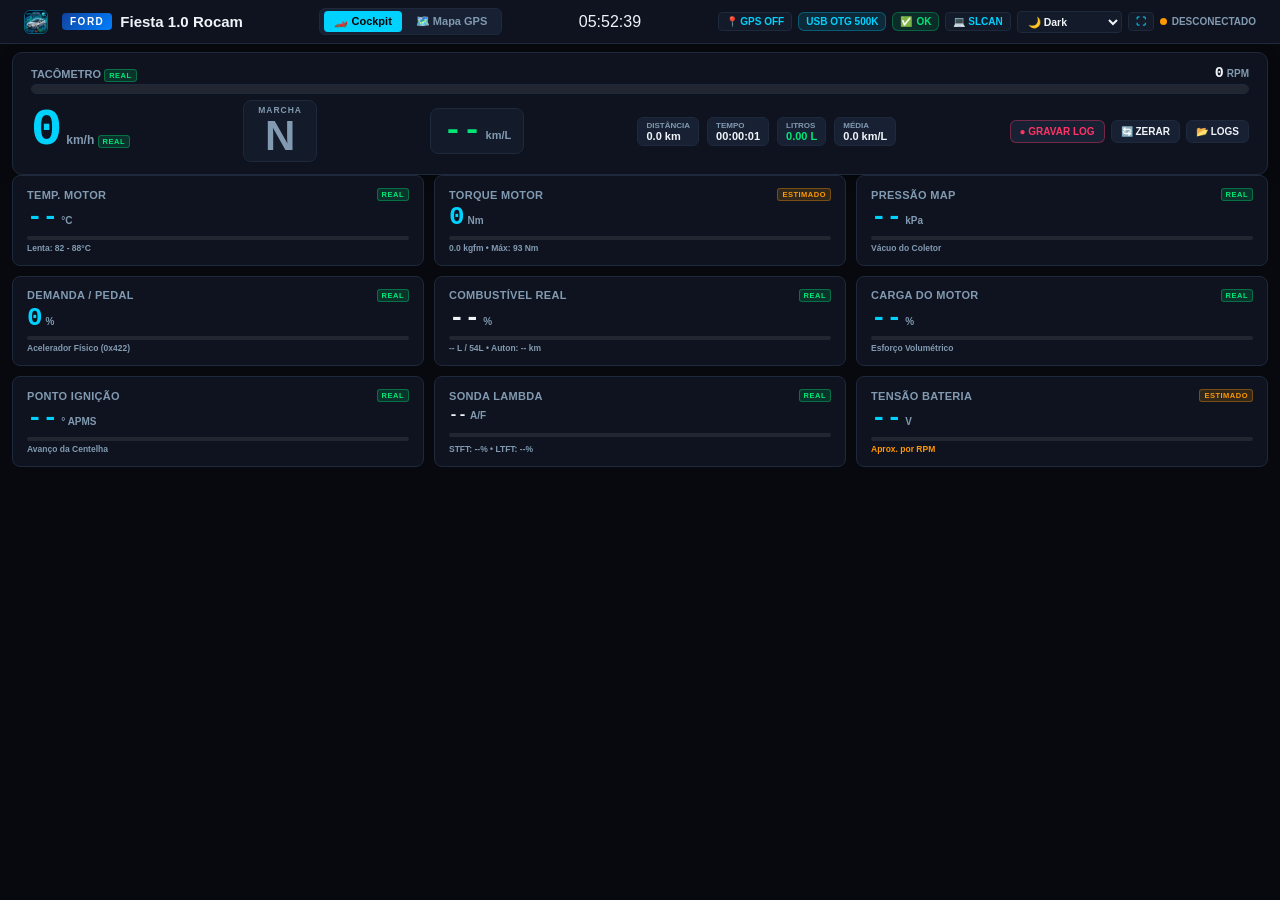
==== commit 5fefd123: "feat(mobile): v2.3.3 add official app logo cover and fix leaflet scope ReferenceError" ====
--- a/Android_App_Fiesta/app/src/main/assets/index.html
+++ b/Android_App_Fiesta/app/src/main/assets/index.html
@@ -6,12 +6,14 @@
   <title>Ford Fiesta Zetec Rocam - Cockpit Nativo USB &amp; Telemetria v2.3</title>
   <link rel="stylesheet" href="dashboard.css">
   <link rel="stylesheet" href="leaflet/leaflet.css">
+  <link rel="icon" type="image/png" href="app_logo.png">
 </head>
 <body>
 
   <!-- Top Bar / Status do Sistema & Navegação -->
   <header class="top-bar">
     <div class="brand-section">
+      <img src="app_logo.png" alt="Logo Fiesta" style="width: 24px; height: 24px; border-radius: 6px; object-fit: cover; vertical-align: middle; margin-right: 6px; border: 1px solid rgba(0,210,255,0.4);">
       <span class="brand-badge">FORD</span>
       <span class="car-title">Fiesta 1.0 Rocam</span>
     </div>
--- a/Android_App_Fiesta/app/src/main/assets/dashboard.css
+++ b/Android_App_Fiesta/app/src/main/assets/dashboard.css
@@ -605,6 +605,7 @@
 #map-container-wrap {
   width: 100%;
   height: calc(100vh - 65px);
+  min-height: 400px;
   position: relative;
   border-radius: 10px;
   overflow: hidden;
@@ -614,6 +615,7 @@
 #leaflet-map {
   width: 100%;
   height: 100%;
+  min-height: 400px;
   background: var(--bg-primary);
 }
 
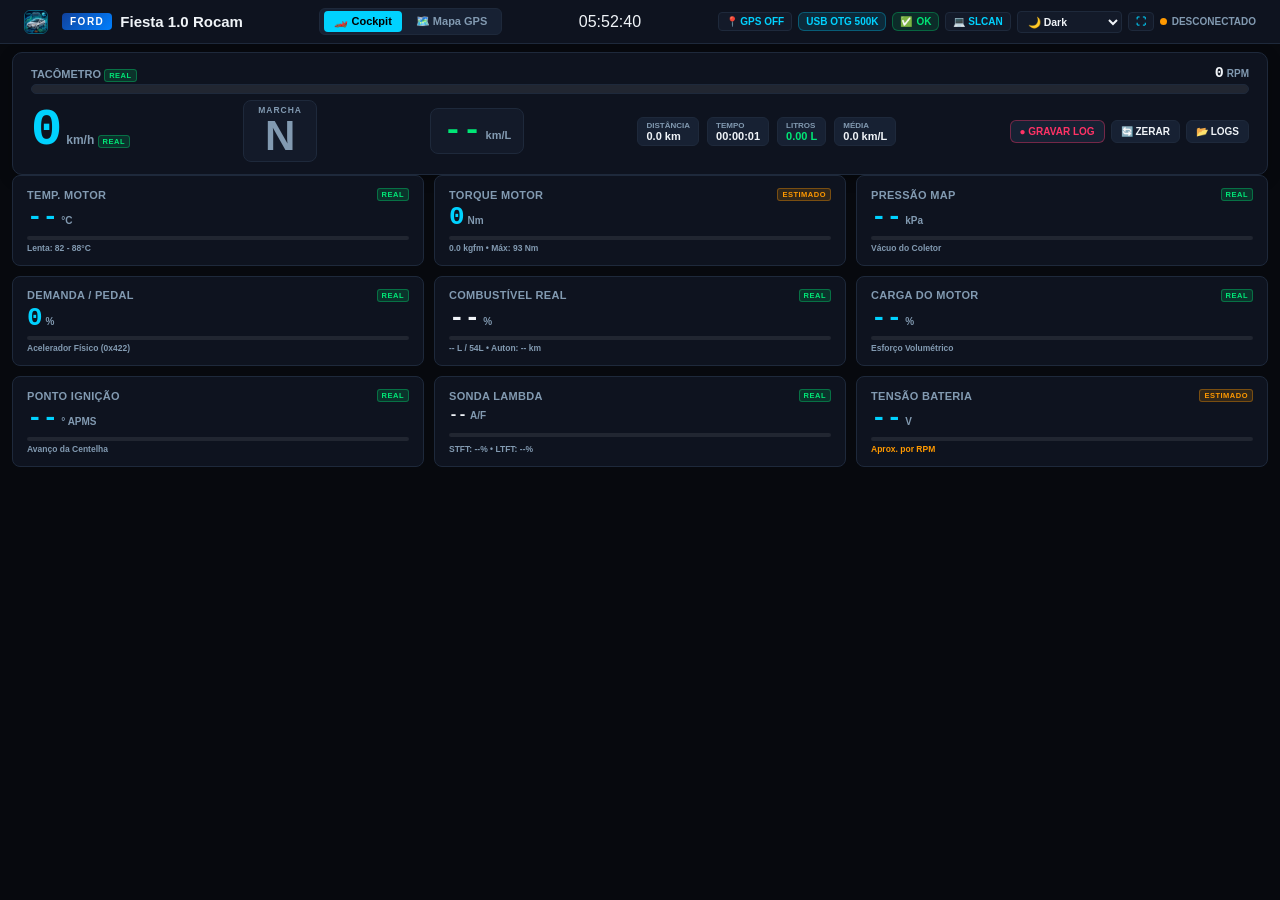
==== commit 4f9bacee: "feat(mobile): v2.3.4 switch to OpenStreetMap, multi-provider GPS, portrait trip boxes and top-bar fi" ====
--- a/Android_App_Fiesta/app/src/main/assets/index.html
+++ b/Android_App_Fiesta/app/src/main/assets/index.html
@@ -303,6 +303,7 @@
             <span class="hud-title">Coordenadas:</span>
             <span id="hud-gps-coords" class="hud-val" style="font-size: 9.5px;">Buscando GPS...</span>
           </div>
+          <button class="btn-ctrl-compact" onclick="centerMapOnCar()" style="margin-top: 4px; width: 100%; text-align: center; padding: 5px 8px;">🎯 Centralizar no Veículo</button>
         </div>
       </div>
     </div>
--- a/Android_App_Fiesta/app/src/main/assets/dashboard.css
+++ b/Android_App_Fiesta/app/src/main/assets/dashboard.css
@@ -127,11 +127,12 @@
   display: flex;
   justify-content: space-between;
   align-items: center;
-  padding: 6px 14px;
+  padding: 5px 10px;
   background-color: var(--bg-surface);
   border-bottom: 1px solid var(--border-color);
   z-index: 100;
-  gap: 8px;
+  gap: 6px;
+  flex-wrap: wrap;
 }
 
 .brand-section {
@@ -259,6 +260,8 @@
   font-size: 10px;
   font-weight: 700;
   color: var(--text-muted);
+  white-space: nowrap;
+  flex-shrink: 0;
 }
 
 .status-dot {
@@ -742,3 +745,110 @@
   .card-mini-title { font-size: 11px; }
   .card-mini-val { font-size: 26px; }
 }
+
+
+/* Filtro Cockpit Noturno para OpenStreetMap (aplicado automaticamente nos temas escuros) */
+html:not([data-theme="light"]) .leaflet-tile-pane {
+  filter: invert(100%) hue-rotate(180deg) brightness(95%) contrast(90%);
+}
+
+/* 10. AJUSTE HORIZONTAL (LANDSCAPE CELULAR): EVITA CORTE DO TEXTO 'ECU' NA DIREITA */
+@media (max-width: 960px) and (orientation: landscape) {
+  .top-bar {
+    padding: 4px 8px;
+    gap: 4px;
+    flex-wrap: nowrap;
+  }
+  .car-title,
+  #conn-info-badge {
+    display: none;
+  }
+  .status-section {
+    gap: 4px;
+    flex-shrink: 0;
+  }
+  .tab-btn {
+    padding: 3px 8px;
+    font-size: 10.5px;
+  }
+  .btn-ctrl-compact,
+  .theme-select-top,
+  .mil-badge {
+    padding: 2px 6px;
+    font-size: 9.5px;
+  }
+  .status-pill {
+    font-size: 9.5px;
+    padding-right: 2px;
+  }
+}
+
+/* 11. AJUSTE VERTICAL (PORTRAIT CELULAR): SELETOR DE TEMAS VISÍVEL + BOXES DE VIAGEM MAIORES */
+@media (orientation: portrait) {
+  .top-bar {
+    flex-wrap: wrap;
+    padding: 6px 10px;
+    gap: 6px;
+  }
+  .car-title,
+  #conn-info-badge {
+    display: none;
+  }
+  .status-section {
+    width: 100%;
+    justify-content: space-between;
+    flex-wrap: wrap;
+    gap: 4px;
+    padding-top: 5px;
+    border-top: 1px solid var(--border-color);
+  }
+  .theme-select-top {
+    display: inline-block !important;
+    font-size: 11px;
+    padding: 4px 7px;
+  }
+  .btn-ctrl-compact,
+  .mil-badge {
+    font-size: 10.5px;
+    padding: 4px 7px;
+  }
+  .status-pill {
+    margin-left: auto;
+    font-size: 10.5px;
+  }
+
+  /* Boxes de Distância, Tempo, Litros e Média ampliados no modo Vertical */
+  .trip-chips-inline {
+    width: 100%;
+    display: grid;
+    grid-template-columns: repeat(2, 1fr);
+    gap: 8px;
+    margin: 4px 0;
+  }
+  .chip-mini {
+    padding: 10px 14px;
+    border-radius: 8px;
+    background: var(--bg-card-sub);
+    border: 1px solid var(--border-color);
+  }
+  .chip-mini-label {
+    font-size: 11px;
+    margin-bottom: 3px;
+    letter-spacing: 0.5px;
+  }
+  .chip-mini-val {
+    font-size: 19px;
+    font-weight: 900;
+  }
+  .actions-inline {
+    width: 100%;
+    justify-content: space-between;
+    gap: 8px;
+  }
+  .btn-trip-act {
+    flex: 1;
+    text-align: center;
+    padding: 8px 10px;
+    font-size: 11.5px;
+  }
+}
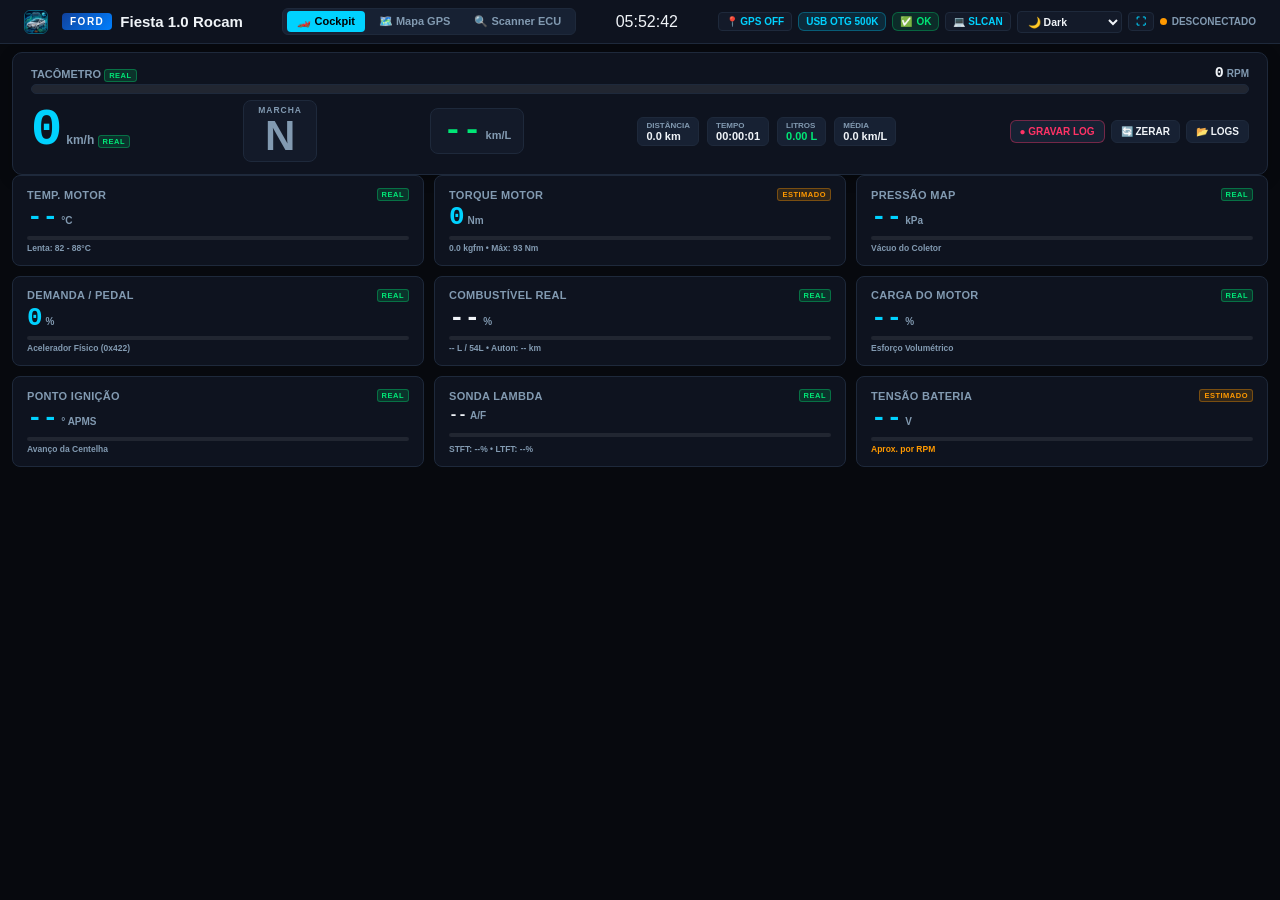
==== commit 77e1900d: "feat(mobile): release v2.4.0 - scanner de PIDs & DIDs Ford EEC-VI, sniffer CAN e exportação de relat" ====
--- a/Android_App_Fiesta/app/src/main/assets/index.html
+++ b/Android_App_Fiesta/app/src/main/assets/index.html
@@ -22,6 +22,7 @@
     <nav class="nav-tabs-bar">
       <button class="tab-btn active" id="tab-btn-cockpit" onclick="switchAppTab('cockpit')">🏎️ Cockpit</button>
       <button class="tab-btn" id="tab-btn-map" onclick="switchAppTab('map')">🗺️ Mapa GPS</button>
+      <button class="tab-btn" id="tab-btn-scanner" onclick="switchAppTab('scanner')">🔍 Scanner ECU</button>
     </nav>
 
     <div id="live-clock" class="top-center-clock">--:--:--</div>
@@ -308,6 +309,63 @@
       </div>
     </div>
 
+    <!-- ABA 3: SCANNER ECU & AUDITORIA DE PIDs/DIDs FORD -->
+    <div id="tab-scanner" class="tab-content">
+      <div class="scanner-container">
+        
+        <!-- Barra de Controle do Scanner -->
+        <div class="scanner-header-bar">
+          <div class="scanner-status-row">
+            <div>
+              <span id="scan-status-badge" class="scanner-status-badge">PRONTO PARA ESCANEAR</span>
+              <span id="scan-counter-badge" class="tag-meta tag-real" style="margin-left: 6px;">0 RESPOSTAS</span>
+            </div>
+            <div class="scanner-actions">
+              <button id="btn-start-scan" class="btn-scan-main" onclick="startEcuScan('all')">▶️ INICIAR VARREDURA</button>
+              <button id="btn-stop-scan" class="btn-scan-stop" onclick="stopEcuScan()" style="display: none;">⏹️ PARAR</button>
+              <button id="btn-share-report" class="btn-scan-share" onclick="shareEcuReport()">💾 COMPARTILHAR RELATÓRIO</button>
+              <button id="btn-clear-scan" class="btn-trip-act" onclick="clearEcuScanResults()">🔄 LIMPAR</button>
+            </div>
+          </div>
+
+          <!-- Barra de Progresso da Varredura -->
+          <div class="scanner-progress-track">
+            <div id="scan-progress-bar" class="scanner-progress-fill"></div>
+          </div>
+          <div style="display: flex; justify-content: space-between; font-size: 9.5px; color: var(--text-muted);">
+            <span id="scan-current-item">Selecione uma categoria ou clique em Iniciar Varredura</span>
+            <span id="scan-progress-pct">0%</span>
+          </div>
+
+          <!-- Filtros de Visualização -->
+          <div class="scanner-subtabs">
+            <button class="btn-subtab active" id="subtab-all" onclick="filterScanResults('all')">Todos (<span id="count-all">0</span>)</button>
+            <button class="btn-subtab" id="subtab-dids" onclick="filterScanResults('dids')">DIDs Ford UDS (<span id="count-dids">0</span>)</button>
+            <button class="btn-subtab" id="subtab-pids" onclick="filterScanResults('pids')">PIDs OBD-II (<span id="count-pids">0</span>)</button>
+            <button class="btn-subtab" id="subtab-dtcs" onclick="filterScanResults('dtcs')">Falhas DTC (<span id="count-dtcs">0</span>)</button>
+            <button class="btn-subtab" id="subtab-broadcast" onclick="filterScanResults('broadcast')">Broadcast CAN (<span id="count-broadcast">0</span>)</button>
+          </div>
+        </div>
+
+        <!-- Grade de Resultados Descobertos -->
+        <div id="scan-results-container" class="scanner-results-grid">
+          <div class="scan-empty-hint" style="grid-column: 1 / -1; text-align: center; padding: 30px 10px; color: var(--text-muted); font-size: 12px; background: var(--bg-surface); border: 1px dashed var(--border-color); border-radius: 8px;">
+            🔌 <strong>Comunicação Pronta:</strong> Conecte a CANable ao OBD-II do Fiesta, ligue a ignição (KOEO) ou dê partida no motor e toque em <strong>▶️ INICIAR VARREDURA</strong> para auditar todos os PIDs e DIDs da Ford.
+          </div>
+        </div>
+
+        <!-- Log Técnico de Mensagens CAN do Scanner -->
+        <div style="background: var(--bg-surface); border: 1px solid var(--border-color); border-radius: 8px; padding: 8px 10px;">
+          <div style="display: flex; justify-content: space-between; align-items: center; margin-bottom: 4px; font-size: 10px; font-weight: 700; color: var(--text-muted);">
+            <span>📡 LOG TÉCNICO DE COMUNICAÇÃO (ISO 15765-4 / UDS)</span>
+            <span id="scan-log-stats">0 requisições enviadas</span>
+          </div>
+          <div id="scan-term-log" class="scan-terminal-box"></div>
+        </div>
+
+      </div>
+    </div>
+
   </main>
 
   <!-- Modal de Resumo da Viagem -->
--- a/Android_App_Fiesta/app/src/main/assets/dashboard.css
+++ b/Android_App_Fiesta/app/src/main/assets/dashboard.css
@@ -852,3 +852,243 @@
     font-size: 11.5px;
   }
 }
+
+
+/* 12. ABA SCANNER DE PIDs & DIDs FORD */
+#tab-scanner {
+  overflow-y: auto;
+  -webkit-overflow-scrolling: touch;
+}
+
+.scanner-container {
+  display: flex;
+  flex-direction: column;
+  gap: 10px;
+  width: 100%;
+  padding-bottom: 24px;
+}
+
+.scanner-header-bar {
+  background: var(--bg-surface);
+  border: 1px solid var(--border-color);
+  border-radius: 10px;
+  padding: 10px 14px;
+  display: flex;
+  flex-direction: column;
+  gap: 8px;
+  box-shadow: 0 4px 14px rgba(0, 0, 0, 0.25);
+}
+
+.scanner-status-row {
+  display: flex;
+  justify-content: space-between;
+  align-items: center;
+  flex-wrap: wrap;
+  gap: 8px;
+}
+
+.scanner-status-badge {
+  font-size: 11px;
+  font-weight: 800;
+  padding: 4px 10px;
+  border-radius: 6px;
+  background: var(--bg-card);
+  color: var(--accent-cyan);
+  border: 1px solid var(--border-color);
+  letter-spacing: 0.5px;
+}
+
+.scanner-status-badge.scanning {
+  color: var(--accent-orange);
+  border-color: var(--accent-orange);
+  animation: pulse-rec 1.2s infinite;
+}
+
+.scanner-status-badge.completed {
+  color: var(--accent-green);
+  border-color: var(--accent-green);
+}
+
+.scanner-actions {
+  display: flex;
+  align-items: center;
+  gap: 8px;
+  flex-wrap: wrap;
+}
+
+.btn-scan-main {
+  background: var(--accent-green);
+  color: #000;
+  font-weight: 800;
+  border: none;
+  border-radius: 6px;
+  padding: 7px 14px;
+  font-size: 11.5px;
+  cursor: pointer;
+  transition: all 0.2s ease;
+  white-space: nowrap;
+}
+
+.btn-scan-main:hover {
+  filter: brightness(1.1);
+}
+
+.btn-scan-stop {
+  background: var(--accent-red);
+  color: #fff;
+  font-weight: 800;
+  border: none;
+  border-radius: 6px;
+  padding: 7px 12px;
+  font-size: 11px;
+  cursor: pointer;
+  white-space: nowrap;
+}
+
+.btn-scan-share {
+  background: var(--bg-card-sub);
+  color: var(--accent-cyan);
+  font-weight: 700;
+  border: 1px solid rgba(0, 210, 255, 0.4);
+  border-radius: 6px;
+  padding: 7px 12px;
+  font-size: 11px;
+  cursor: pointer;
+  white-space: nowrap;
+}
+
+.scanner-progress-track {
+  width: 100%;
+  height: 6px;
+  background: var(--gauge-track);
+  border-radius: 3px;
+  overflow: hidden;
+  position: relative;
+}
+
+.scanner-progress-fill {
+  height: 100%;
+  width: 0%;
+  background: linear-gradient(90deg, var(--accent-cyan), var(--accent-green));
+  transition: width 0.15s ease;
+}
+
+.scanner-subtabs {
+  display: flex;
+  gap: 6px;
+  flex-wrap: wrap;
+}
+
+.btn-subtab {
+  background: var(--bg-card-sub);
+  color: var(--text-muted);
+  border: 1px solid var(--border-color);
+  border-radius: 6px;
+  padding: 4px 10px;
+  font-size: 10.5px;
+  font-weight: 700;
+  cursor: pointer;
+}
+
+.btn-subtab.active {
+  background: var(--accent-cyan);
+  color: #000;
+  border-color: var(--accent-cyan);
+}
+
+.scanner-results-grid {
+  display: grid;
+  grid-template-columns: repeat(auto-fill, minmax(280px, 1fr));
+  gap: 8px;
+  width: 100%;
+}
+
+.scan-card {
+  background: var(--bg-surface);
+  border: 1px solid var(--border-color);
+  border-radius: 8px;
+  padding: 10px 12px;
+  display: flex;
+  flex-direction: column;
+  gap: 4px;
+  transition: border-color 0.2s ease, box-shadow 0.2s ease;
+}
+
+.scan-card.positive {
+  border-color: rgba(0, 230, 118, 0.4);
+  box-shadow: 0 0 10px rgba(0, 230, 118, 0.08);
+}
+
+.scan-card-top {
+  display: flex;
+  justify-content: space-between;
+  align-items: center;
+}
+
+.scan-card-title {
+  font-size: 11.5px;
+  font-weight: 700;
+  color: var(--text-main);
+}
+
+.scan-card-badge {
+  font-size: 8px;
+  font-weight: 800;
+  padding: 2px 5px;
+  border-radius: 4px;
+}
+
+.scan-badge-pcm {
+  background: rgba(0, 230, 118, 0.15);
+  color: var(--accent-green);
+  border: 1px solid rgba(0, 230, 118, 0.35);
+}
+
+.scan-badge-ipc {
+  background: rgba(0, 210, 255, 0.15);
+  color: var(--accent-cyan);
+  border: 1px solid rgba(0, 210, 255, 0.35);
+}
+
+.scan-badge-bcm {
+  background: rgba(255, 153, 0, 0.15);
+  color: var(--accent-orange);
+  border: 1px solid rgba(255, 153, 0, 0.35);
+}
+
+.scan-badge-obd {
+  background: rgba(168, 85, 247, 0.15);
+  color: #c084fc;
+  border: 1px solid rgba(168, 85, 247, 0.35);
+}
+
+.scan-badge-broadcast {
+  background: rgba(56, 189, 248, 0.15);
+  color: #38bdf8;
+  border: 1px solid rgba(56, 189, 248, 0.35);
+}
+
+.scan-card-val {
+  font-size: 19px;
+  font-weight: 900;
+  color: var(--accent-cyan);
+  font-family: 'Courier New', Courier, monospace;
+}
+
+.scan-card-meta {
+  font-size: 9.5px;
+  color: var(--text-muted);
+  font-family: monospace;
+}
+
+.scan-terminal-box {
+  background: #050811;
+  border: 1px solid var(--border-color);
+  border-radius: 6px;
+  padding: 8px;
+  height: 120px;
+  overflow-y: auto;
+  font-family: monospace;
+  font-size: 10px;
+  color: #94a3b8;
+}
